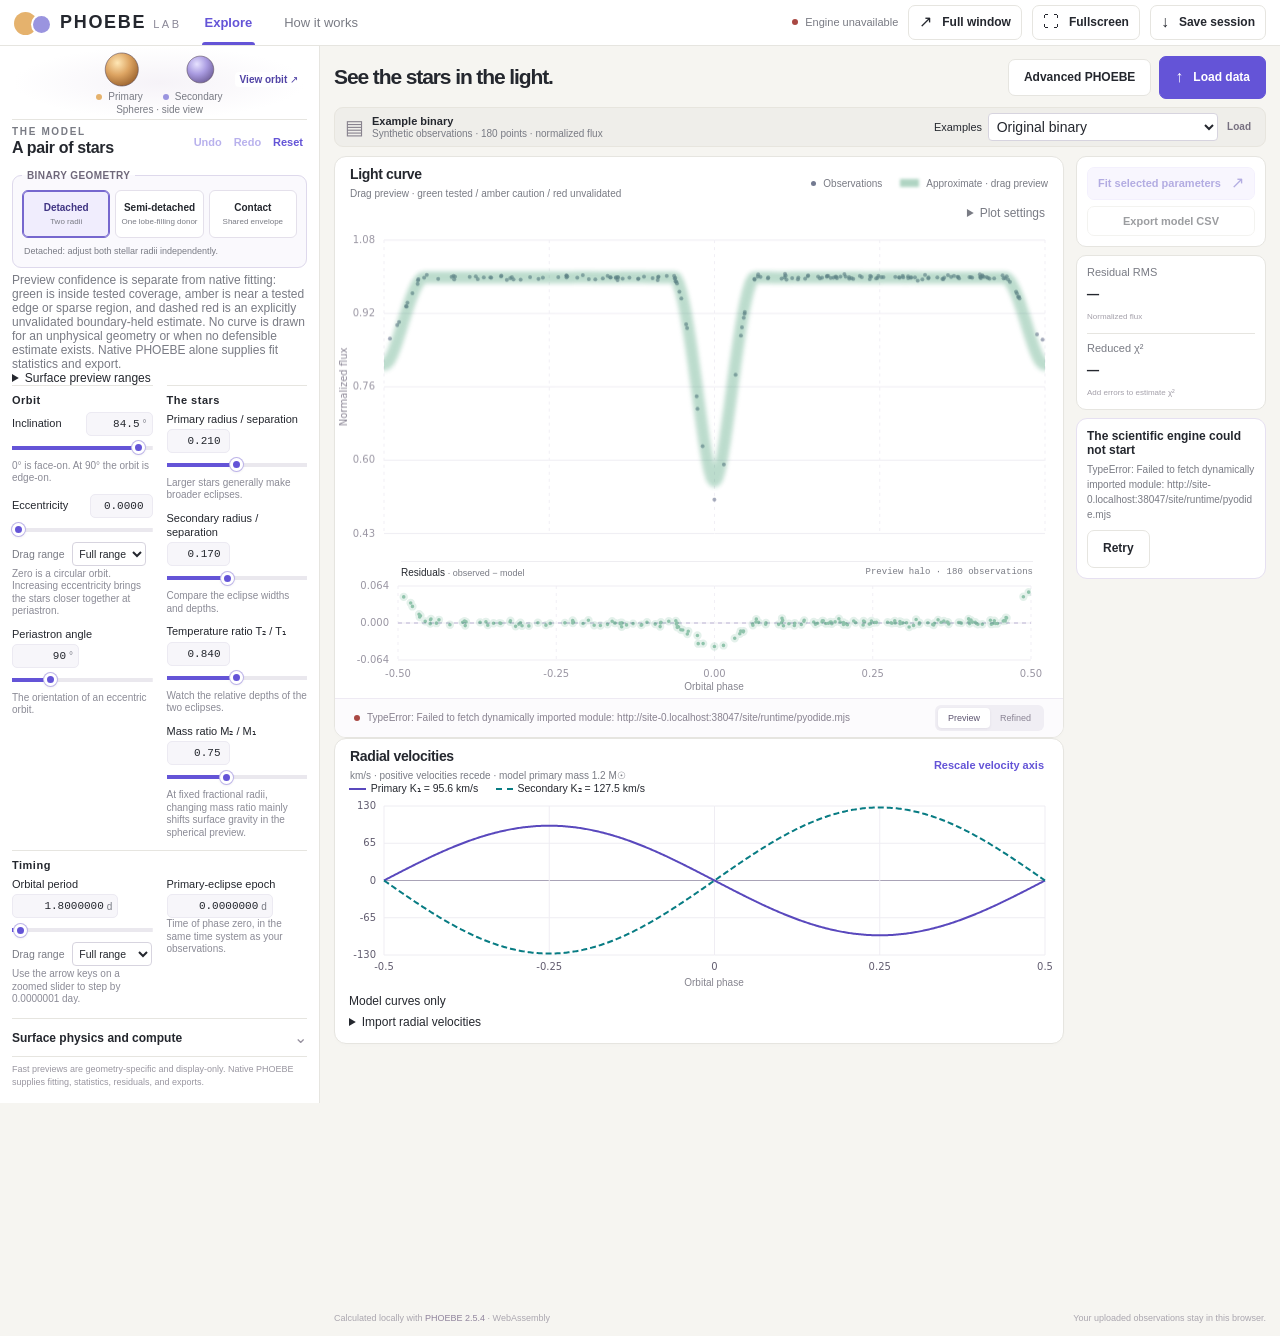
==== site/index.html @ bdc506b5 "Enable native Colab phase workers" ====
<!doctype html>
<html lang="en">
<head>
  <meta charset="utf-8">
  <meta name="viewport" content="width=device-width,initial-scale=1">
  <meta name="description" content="Explore eclipsing binary stars with PHOEBE models calculated in your browser.">
  <title>PHOEBE Lab — Explore binary stars</title>
  <link rel="icon" href="data:image/svg+xml,%3Csvg xmlns='http://www.w3.org/2000/svg' viewBox='0 0 32 32'%3E%3Ccircle cx='12' cy='16' r='9' fill='%23e5af5b'/%3E%3Ccircle cx='23' cy='16' r='6' fill='%239a90ec'/%3E%3C/svg%3E">
  <link rel="stylesheet" href="./assets/style.css?v=frame-zoom1">
</head>
<body>
  <header class="topbar">
    <a class="brand" href="./" aria-label="PHOEBE Lab home"><span class="brand-mark" aria-hidden="true"><i></i><b></b></span><strong>PHOEBE<span>LAB</span></strong></a>
    <nav aria-label="Main"><button class="nav-link active" type="button">Explore</button><button class="nav-link" id="guide-button" type="button">How it works</button></nav>
    <div class="top-actions"><span class="engine-pill" id="engine-pill"><span class="status-dot loading"></span>Loading engine</span><button id="window-button" class="button subtle" type="button" title="Open this workbench in a new browser window; the new view starts with fresh interface state"><span aria-hidden="true">↗</span> Full window</button><button id="fullscreen-button" class="button subtle" type="button" aria-pressed="false"><span aria-hidden="true">⛶</span> Fullscreen</button><button id="save-button" class="button subtle" type="button"><span aria-hidden="true">↓</span> Save session</button></div>
  </header>

  <main class="workspace">
    <aside class="controls-panel" aria-label="Model parameters">
      <div class="model-toolbar">
        <div class="star-guide"><button class="orbit-launch" type="button" data-open-orbit aria-haspopup="dialog" aria-label="Open animated orbit viewer"><canvas id="star-shape" role="img" aria-label="Side view of the stars"></canvas><span class="orbit-launch-label" aria-hidden="true">View orbit ↗</span></button><div class="star-captions"><span><i class="legend-dot gold"></i>Primary</span><span><i class="legend-dot lavender"></i>Secondary</span></div><small id="star-view"></small></div>
        <div class="panel-heading"><div><span class="eyebrow">THE MODEL</span><h2>A pair of stars</h2></div><div role="group" aria-label="Model edits"><button class="text-button" id="undo-model" type="button" disabled>Undo</button> <button class="text-button" id="redo-model" type="button" disabled>Redo</button> <button class="text-button" id="reset-button" type="button">Reset</button></div></div>
      </div>
      <fieldset class="geometry-picker">
        <legend>Binary geometry</legend>
        <div class="geometry-options" role="radiogroup" aria-label="Binary geometry">
          <label class="geometry-option"><input type="radio" name="geometry" id="geometry-detached" value="detached" checked><span><strong>Detached</strong><small>Two radii</small></span></label>
          <label class="geometry-option"><input type="radio" name="geometry" id="geometry-semi" value="semi"><span><strong>Semi-detached</strong><small>One lobe-filling donor</small></span></label>
          <label class="geometry-option"><input type="radio" name="geometry" id="geometry-contact" value="contact"><span><strong>Contact</strong><small>Shared envelope</small></span></label>
        </div>
        <label class="geometry-donor" id="donor-row" hidden><span><strong>Roche-lobe donor</strong><small>The other star keeps its radius control.</small></span><select id="donor"><option value="primary">Primary</option><option value="secondary">Secondary</option></select></label>
        <p id="geometry-explanation">Detached: adjust both stellar radii independently.</p>
      </fieldset>
      <div id="parameter-controls"></div>
      <details class="effects" id="effects"><summary>Surface physics and compute</summary><label class="switch-row"><span><strong>Tidal distortion</strong><small>Detached Roche surfaces · slower calculations</small></span><input type="checkbox" id="distortion"></label><label class="switch-row"><span><strong>Irradiation</strong><small>Heating by the companion</small></span><input type="checkbox" id="irradiation"></label><label class="switch-row"><span><strong>Native curve phases</strong><small>Exact samples with tides, a lobe-filling donor, or contact envelope.</small></span><select id="tidal-phases"><option selected>129</option><option>513</option></select></label><label class="switch-row"><span><strong>Parallel phase workers</strong><small>Standalone uses independent browser Web Workers; Colab reports its native Python process capacity.</small></span><select id="surface-workers"><option>1</option><option>2</option><option>3</option><option>4</option><option>5</option><option>6</option><option>7</option><option>8</option></select></label></details>
      <div class="controls-footnote">Fast previews are geometry-specific and display-only. Native PHOEBE supplies fitting, statistics, residuals, and exports.</div>
    </aside>

    <section class="main-panel" aria-label="Light curve and observations">
      <div class="intro-row"><div><span class="eyebrow">BINARY STAR EXPLORER</span><h1>See the stars in the light.</h1><p>Adjust the model to meet the observations.</p></div><div class="file-actions"><button type="button" class="button subtle" id="native-button">Advanced PHOEBE</button><button class="button primary" id="import-button" type="button"><span aria-hidden="true">↑</span> Load data</button></div></div>
      <div class="dataset-strip"><span class="dataset-icon" aria-hidden="true">▤</span><div><strong id="dataset-name">Example binary</strong><span id="dataset-description">Synthetic observations · loading…</span></div><div class="example-picker"><label for="example-choice">Examples</label><select id="example-choice"><option value="example.json">Original binary</option><option value="examples/near-roche.json">Near Roche-lobe filling</option><option value="examples/grazing.json">Grazing eclipses</option><option value="examples/deep-primary.json">Deep primary eclipse</option><option value="examples/eccentric.json">Eccentric eclipse pair</option><option value="examples/non-eclipsing.json">Non-eclipsing · heating off (30°)</option><option value="examples/kepler-4544587.json">Kepler · KIC 4544587 (with RVs)</option><option value="examples/kepler-4544587-time.json">Kepler · KIC 4544587 (unfolded, with RVs)</option></select><button id="example-button" type="button" class="text-button">Load</button></div></div>

      <section class="chart-card" id="time-panel" aria-labelledby="time-title" hidden>
        <div class="chart-toolbar"><div><h2 id="time-title">Unfolded observations</h2><span id="time-origin" class="muted small"></span></div></div>
        <canvas id="time-curve" aria-label="Observed brightness in chronological order" role="img"></canvas>
      </section>
      <section class="chart-card" aria-labelledby="curve-title">
        <div class="chart-toolbar"><div><h2 id="curve-title">Light curve</h2><span class="muted small">One orbit, folded around primary eclipse</span></div><div class="chart-legend"><span><i class="legend-dot observations"></i>Observations</span><span id="previous-curve-key" hidden><i aria-hidden="true"></i>Previous fit</span><span id="preview-overlay-key" hidden><i class="legend-line"></i>Preview</span><span><i class="legend-line"></i>PHOEBE model</span></div></div>
        <details id="plot-settings"><summary>Plot settings</summary><div>
          <label><input type="checkbox" id="show-preview" checked> Show faint preview and residuals</label>
          <label><input type="checkbox" id="show-previous" checked> Show dashed previous fit on the light curve while updating</label>
          <small>Before your first fit, the dashed line shows your last completed model.</small>
          <label><input type="checkbox" id="show-signedLog"> Show brightness difference as % of model (signed-log scale)</label>
          <small>Percent difference relative to the model. The signed-log scale is 0.01%.</small>
        </div></details>
        <div class="plot-wrap"><canvas id="light-curve" aria-label="Observed normalized flux and PHOEBE model versus orbital phase" role="img"></canvas><div id="plot-tooltip" class="plot-tooltip" hidden></div><div class="plot-placeholder" id="plot-placeholder"><span class="orbit-loader" aria-hidden="true"></span><strong>Preparing a real PHOEBE model</strong><span>The calculations will run on this computer.</span></div></div>
        <p id="preview-agreement" class="small muted" hidden></p>
        <div class="residual-heading"><span>Residuals <span class="muted" id="residual-scale">· observed − model</span></span><span id="residual-summary" class="mono muted">—</span></div>
        <canvas id="residual-curve" aria-label="Observed minus modeled flux versus orbital phase, with halos on preview residuals" role="img"></canvas>
        <div class="plot-axis-label">Orbital phase</div>
        <div class="computation-strip"><div class="model-status" id="model-status"><span id="model-indicator" class="solve-orbit"><button type="button" class="solve-orbit-launch" data-open-orbit aria-haspopup="dialog" aria-label="Open animated orbit viewer"><canvas id="solve-sky" width="60" height="36" aria-hidden="true"></canvas></button></span><span id="model-status-text" role="status" aria-live="polite">Starting the browser engine…</span></div><div class="quality-controls" role="group" aria-label="Model resolution"><button class="quality active" data-quality="preview" aria-pressed="true" type="button">Preview</button><button class="quality" data-quality="refined" aria-pressed="false" type="button">Refined</button></div></div>
      </section>

      <section class="chart-card" id="rv-panel" aria-labelledby="rv-title">
        <div class="chart-toolbar"><div><h2 id="rv-title">Radial velocities</h2><span class="muted small">km/s · positive velocities recede · model primary mass 1.2 M☉</span></div>
          <button type="button" class="text-button" id="rv-rescale">Rescale velocity axis</button></div>
        <div class="rv-legend"><span id="rv-primary"></span><span id="rv-secondary"></span></div>
        <canvas id="rv-curve" role="img" aria-label="Primary and secondary velocity curves with available measurements and uncertainty bars versus orbital phase"></canvas>
        <div class="plot-axis-label">Orbital phase</div>
        <div class="rv-observations"><p class="small"><span id="rv-summary"></span> <a id="rv-source" href="https://doi.org/10.1093/mnras/stt886" target="_blank" rel="noreferrer" hidden>Paper</a></p>
        <label id="rv-gamma-control" class="small" hidden>Systemic velocity γ (km/s) <input id="rv-gamma" type="number" step="any" value="0" style="width:6em"></label>
        <details class="small"><summary>Import radial velocities</summary>
          <p>Use a CSV header such as <code>phase,rv1,rv2,err1,err2</code>. Either star and both uncertainty columns are optional. Use <code>time</code> for dates in <span id="rv-clock"></span>. Velocities and uncertainties are in km/s. The fit uses photometry.</p>
          <label>Velocity file <input id="rv-file" type="file" accept=".csv,.tsv,.txt,.dat"></label>
          <p id="rv-error" class="form-error" role="alert"></p>
        </details></div>
      </section>


      <aside class="fit-rail" aria-label="Fitting and engine status">
      <div class="fit-summary"><section class="fit-card"><div><span class="eyebrow">COMPARE & ADJUST</span><h2>Start by eye. Then refine.</h2><p>Choose which sliders PHOEBE can adjust together.</p></div><div class="fit-actions"><button class="button primary-light" id="fit-button" type="button" disabled>Fit selected parameters <span aria-hidden="true">↗</span></button><button class="button subtle" id="export-button" type="button" disabled>Export model CSV</button><button class="text-button danger" id="stop-button" type="button" hidden>Stop calculation</button></div></section><section class="stats-card" aria-label="Model fit statistics"><div><span>Residual RMS</span><strong id="rms-stat" class="mono">—</strong><small>Normalized flux</small></div><div><span>Reduced χ²</span><strong id="chi-stat" class="mono">—</strong><small id="chi-note">Uses measurement errors</small></div></section></div>
  <div class="engine-banner" id="engine-banner" role="status"><span class="orbit-loader small-loader" aria-hidden="true"></span><div><strong id="engine-title">Loading the scientific engine</strong><span id="engine-detail">The first visit downloads Python and scientific libraries. Later visits use your browser cache.</span></div><button id="engine-retry" class="button subtle" type="button" hidden>Retry</button></div>
      </aside>
      <footer><span id="engine-runtime">Calculated locally with <a href="https://phoebe-project.org/" target="_blank" rel="noreferrer">PHOEBE 2.5.4</a> · WebAssembly</span><span>Your uploaded observations stay in this browser.</span></footer>
    </section>
  </main>


  <div class="toast" id="toast" role="status" aria-live="polite" hidden></div>

  <dialog id="import-dialog"><form id="import-form"><div class="dialog-heading"><div><span class="eyebrow">OBSERVATIONS</span><h2>Bring your own light curve</h2></div><button type="button" class="close-dialog" aria-label="Close import dialog">×</button></div><p class="muted">Load a CSV or whitespace-separated text file, or restore a saved lab session.</p><label class="file-drop" for="data-file"><span class="upload-symbol">↑</span><strong>Choose a data file</strong><span>CSV, TSV, TXT, lab session JSON, or a native PHOEBE file</span><input id="data-file" type="file" accept=".csv,.tsv,.txt,.dat,.json,.phoebe,.bundle,.out,.model,.ps"></label><div id="import-options" hidden><div class="import-columns"><label>Horizontal values<select id="x-column"></select></label><label>Brightness<select id="y-column"></select></label><label>Uncertainty<select id="sigma-column"></select></label></div><div class="import-columns two"><label>Horizontal coordinate<select id="x-kind"><option value="phase">Orbital phase</option><option value="time">Time in days</option></select></label><label>Brightness format<select id="y-kind"><option value="flux">Flux</option><option value="magnitude">Magnitude</option></select></label></div><div class="import-columns two timing-options" id="timing-options" hidden><label>Period (days)<input id="import-period" type="number" min="0.01" step="any" value="1.8"></label><label>Epoch / time of primary eclipse<input id="import-epoch" type="number" step="any" value="0"></label></div><p class="small muted">Use one consistent time system. This app does not convert UTC, HJD, or BJD into one another. Magnitudes and their uncertainties are converted to relative flux.</p><div id="data-preview" class="data-preview"></div></div><p class="form-error" id="import-error" role="alert"></p><div class="dialog-actions"><button type="button" class="button subtle close-dialog">Cancel</button><button id="load-file-button" class="button primary" type="submit" disabled>Load observations</button></div></form></dialog>

  <dialog id="native-dialog" aria-labelledby="native-heading">
    <div class="dialog-heading"><h2 id="native-heading">Advanced PHOEBE</h2><button type="button" class="close-dialog" aria-label="Close PHOEBE files">×</button></div>
    <p>Open a PHOEBE 2.x bundle or a saved model, or create a bundle from the current lab settings and observations.</p>
    <div class="native-actions"><button class="button primary" id="native-open">Open file…</button><button class="button subtle" id="native-lab">Create from lab</button></div>
    <div class="native-fields"><label>New binary<select id="native-template"><option>Detached</option><option>Contact</option><option>Semi-detached primary</option><option>Semi-detached secondary</option></select></label><button class="button subtle" id="native-new">Create bundle</button></div>
    <input type="file" hidden id="native-file" accept=".phoebe,.bundle,.model,.out,.ps,.json">
    <p id="native-status" class="muted" role="status">Files are processed in this browser.</p>
    <button id="native-cancel" class="button subtle" hidden>Stop calculation</button>
    <div id="native-document" hidden>
      <strong id="native-title"></strong><p id="native-summary" class="small muted"></p>
      <figure id="native-shape-view" hidden><canvas id="native-shape" role="img" aria-label="Side-on silhouette of the PHOEBE contact envelope"></canvas><figcaption>Contact envelope · side view · primary on the left</figcaption></figure>
      <section id="advanced-panel" hidden>
        <h3>Bundle parameters</h3>
        <div class="native-fields"><label>Context<select id="adv-context"></select></label><label>Find a parameter<input type="search" id="adv-search" placeholder="e.g. teff or primary"></label></div>
        <label for="adv-parameters" id="adv-count">Parameters</label><select size="5" id="adv-parameters"></select>
        <div id="adv-detail" hidden><label id="adv-label" for="adv-value"></label><div id="adv-input"></div><small id="adv-help"></small>
        <div class="native-actions"><button class="button subtle" id="adv-apply">Apply value</button><select aria-label="New constraint target" id="adv-target" hidden></select><button class="button subtle" id="adv-flip" hidden>Flip constraint</button></div>
        <details id="adv-priors" hidden><summary>Add a distribution</summary><div class="native-fields">
        <label>Distribution set<input id="adv-prior-label" value="priors01"></label><label>Family<select id="adv-family"><option>Uniform</option><option>Gaussian</option></select></label>
        <label>Lower bound or mean<input id="adv-prior-a" type="number" step="any"></label><label>Upper bound or standard deviation<input id="adv-prior-b" type="number" step="any"></label></div>
        <button class="button subtle" id="adv-prior-add">Add distribution</button></details></div>
        <details><summary>Datasets, physics and solvers</summary>
        <div class="native-fields"><label>Add to bundle<select id="adv-category"></select></label><label>Type<select id="adv-kind"></select></label><label id="adv-star-label">Star<select id="adv-star"></select></label><label id="adv-rv-label">Dataset<select id="adv-rv"></select></label></div>
        <button class="button subtle" id="adv-add">Add to bundle</button>
        <div class="native-fields"><label>Solver<select id="adv-solver"></select></label><button class="button subtle" id="adv-solve">Run solver</button></div>
        <div class="native-fields"><label>Solution<select id="adv-solution"></select></label><button class="button subtle" id="adv-adopt">Adopt solution</button></div>
        <button class="button subtle" id="adv-checks">Check bundle</button><pre id="adv-report"></pre>
        <p class="small muted">Calculations use the native PHOEBE backend and the installed Johnson V passband. External executable backends, remote jobs, celerite2 and the EBAI KNN tables require a desktop installation.</p>
        </details>
      </section>
      <fieldset id="native-controls"><legend>Calculate from bundle</legend>
        <div class="native-fields"><label>Compute settings<select id="native-compute"></select></label><label>Orbit<select id="native-orbit"></select></label></div>
        <div id="native-orbit-fields" class="native-fields"></div>
        <button class="button subtle" id="native-run">Calculate new exact model</button>
        <p class="small muted">Orbital edits apply when the calculation succeeds. Existing models keep their original values.</p>
      </fieldset>
      <div class="native-fields" id="native-model-row"><label>Saved model<select id="native-model"></select></label><label>Series<select id="native-series"></select></label></div>
      <canvas id="native-plot" aria-label="Native model versus time in days" role="img" hidden></canvas>
      <p class="small muted" id="native-units"></p>
      <div class="native-actions"><button class="button primary" id="native-save-bundle">Save bundle</button><button class="button subtle" id="native-save-model">Save model</button><button class="text-button" id="native-attach">Attach model…</button></div>
    </div>
  </dialog>
  <dialog id="orbit-dialog" aria-labelledby="orbit-title">
    <div class="dialog-heading"><h2 id="orbit-title">Binary orbit</h2><button id="orbit-close" type="button" class="close-dialog" aria-label="Close orbit viewer">×</button></div>
    <div class="orbit-controls">
      <label>View / orientation <select id="orbit-view"><option value="earth">From Earth</option><option value="above">Above orbit</option><option value="free">Free orbit camera</option></select></label>
      <label>Surface detail <select id="orbit-detail"><option value="preview">Preview</option><option value="high" selected>High detail</option></select></label>
      <button id="orbit-play" class="button primary" type="button">Play</button>
      <label>Playback <select id="orbit-speed"><option value="16">16 sec/orbit</option><option value="8" selected>8 sec/orbit</option><option value="4">4 sec/orbit</option><option value="2">2 sec/orbit</option></select></label>
      <div class="orbit-zoom"><label for="orbit-zoom">Zoom</label><input id="orbit-zoom" type="range" min=".6" max="1.8" step=".05" value="1" aria-valuetext="100%"><output id="orbit-zoom-readout" for="orbit-zoom">100%</output><button id="orbit-zoom-reset" class="text-button" type="button" aria-label="Reset zoom to 100%">Reset 100%</button></div>
      <div id="orbit-camera" class="orbit-camera" hidden><label>Azimuth <input id="orbit-azimuth" type="range" min="-180" max="180" step="1" value="90"></label><label>Elevation <input id="orbit-elevation" type="range" min="-85" max="90" step="1" value="30"></label><output id="orbit-camera-readout">Azimuth 90° · elevation 30°</output></div>
    </div>
    <figure class="orbit-figure">
      <canvas id="orbit-sky" role="img" tabindex="0" aria-label="Barycentric paths and animated stellar surfaces in the selected projection. Drag to rotate the display camera."></canvas>
      <figcaption><span><i class="legend-dot gold"></i>Primary</span><span><i class="legend-dot lavender"></i>Secondary</span><span>■ Center of mass</span></figcaption>
    </figure>
    <p id="orbit-inclination" class="small muted"></p>
    <p id="orbit-shape-note" class="small muted"></p>
    <div class="orbit-scrub"><label for="orbit-phase">Orbital phase</label><span id="orbit-time" class="mono"></span><input id="orbit-phase" type="range" min="0" max="1" step=".001" value="0"></div>
    <section class="orbit-curve" aria-labelledby="orbit-curve-title">
      <h3 id="orbit-curve-title">Model light curve</h3>
      <p id="orbit-curve-status" class="small muted"></p>
      <canvas id="orbit-curve" role="img" aria-label="Normalized model flux versus folded phase; dot marks the current orbit phase" hidden></canvas>
    </section>
  </dialog>

  <dialog id="fit-dialog"><form id="fit-form"><div class="dialog-heading"><div><span class="eyebrow">LOCAL FIT</span><h2>Choose what can move</h2></div><button type="button" class="close-dialog" aria-label="Close fitting dialog">×</button></div><p id="fit-scope">Choose model parameters and a phase budget for each trial. Every observation contributes to the fit. The authoritative final curve, residuals and CSV are recomputed natively at 513 phases.</p><label for="fit-phases">Model phases per fit trial</label> <select id="fit-phases"><option value="65">65 · fastest</option><option value="129" selected>129 · standard</option><option value="513">513 · full resolution</option></select><div class="fit-options"><label><input type="checkbox" name="fit" value="inclination" checked><span><strong>Inclination</strong><small>Eclipse geometry</small></span></label><label data-detached-fit><input type="checkbox" name="fit" value="radius_primary"><span><strong>Primary radius / separation</strong><small>Eclipse width and shape</small></span></label><label data-detached-fit><input type="checkbox" name="fit" value="radius_secondary"><span><strong>Secondary radius / separation</strong><small>Eclipse width and depth</small></span></label><label data-contact-fit hidden><input type="checkbox" name="fit" value="fillout_factor"><span><strong>Fill-out factor</strong><small>Shared Roche-envelope potential</small></span></label><label><input type="checkbox" name="fit" value="temperature_ratio" checked><span><strong>Temperature ratio</strong><small>Relative eclipse depths</small></span></label><label data-detached-fit><input type="checkbox" name="fit" value="eccentricity"><span><strong>Eccentricity</strong><small>Eclipse spacing and duration</small></span></label><label data-detached-fit><input type="checkbox" name="fit" value="omega"><span><strong>Periastron angle</strong><small>Requires an eccentric orbit</small></span></label><label><input type="checkbox" name="fit" value="mass_ratio"><span><strong>Mass ratio</strong><small>Often weakly constrained by photometry</small></span></label><label data-detached-fit><input type="checkbox" name="fit" value="period"><span><strong>Orbital period</strong><small>Refolds timestamped observations at each trial</small></span></label></div><p class="small muted">This is a short local optimization using native PHOEBE models. It does not estimate uncertainties or guarantee a unique solution. In particular, a low-residual partial-eclipse contact fit does not uniquely determine mass ratio.</p><p id="fit-error" class="form-error" role="alert"></p><div class="dialog-actions"><button type="button" class="button subtle close-dialog">Cancel</button><button type="submit" class="button primary">Run local fit</button></div></form></dialog>

  <dialog id="guide-dialog"><div class="dialog-heading"><div><span class="eyebrow">A QUICK START</span><h2>Read an eclipse</h2></div><button type="button" class="close-dialog" aria-label="Close guide">×</button></div><div class="guide-content"><p>As one star passes in front of the other, the total light drops. The two eclipses encode the stars’ relative sizes, temperatures, and orbital geometry.</p><ol><li><strong>Change inclination.</strong> Near 90°, the orbit is edge-on. Lowering it can make the eclipses shallower or remove them.</li><li><strong>Choose the geometry.</strong> Detached uses two fractional radii; semi-detached constrains the selected donor to its Roche lobe; contact uses one shared-envelope fill-out factor.</li><li><strong>Change the temperature ratio.</strong> Watch the relative depths of the primary and secondary eclipses.</li><li><strong>Look at light and velocity together.</strong> Residual structure and RV curves constrain different combinations of parameters.</li></ol><p><strong>What is actually running?</strong> PHOEBE’s Python and compiled numerical code run in a WebAssembly worker on your device. Spherical detached models refine to 513 phases. Surface calculations start at five phases and stop at 129 by default; choose 513 for the final-quality curve. Detached Preview uses 400 triangles per star, semi-detached/contact Preview use 800, and Refined uses 1,500. Instant geometry-specific curves are trained display surrogates and never supply fit statistics or CSV export. Changing geometry or donor invalidates prior exact results; native PHOEBE recomputes authoritative residuals and exports. There is no model-computation server.</p><p class="small muted">Detached, circular semi-detached, and circular contact binaries are in scope in Johnson V. Preview support is limited to each displayed training domain. Photometry alone cannot reliably determine every parameter—especially q in partial eclipses. RVs and other constraints remain important.</p><p class="small muted">Primary mass: 1.2 solar masses. Primary temperature: 6,300 K. The orbit viewer animates cached native PHOEBE phase-zero meshes: two tidal surfaces for semi-detached systems and one connected common envelope with its neck visible for contact.</p><p><a href="./source/phoebe-2.5.4.tar.gz">PHOEBE source</a> · <a href="./source/ndpolator-1.3.1.tar.gz">ndpolator source</a> · <a href="./NOTICE.txt">Build and license notes</a> · <a href="https://github.com/paulnord/phoebe-lab-preview" target="_blank" rel="noreferrer">App source</a></p><p><a href="https://phoebe-project.org/" target="_blank" rel="noreferrer">PHOEBE project ↗</a></p></div></dialog>
  <script type="module" src="./assets/app.js?v=worker-capacity1"></script>
</body>
</html>
---- site/assets/style.css ----
@charset "UTF-8";
:root{color-scheme:light;--bg:#f6f5f1;--panel:#fff;--ink:#24272e;--muted:#797b84;--line:#e6e5e0;--purple:#6454d7;--purple-soft:#f0edfd;--gold:#e5b26d;--lavender:#9a94df;--danger:#a94843;font-family:Inter,ui-sans-serif,-apple-system,BlinkMacSystemFont,"Segoe UI",sans-serif;font-synthesis:none;font-size:14px}
*{box-sizing:border-box}body{margin:0;background:var(--bg);color:var(--ink)}button,input,select{font:inherit}button,a,input,summary,select{-webkit-tap-highlight-color:transparent}button{cursor:pointer}button:disabled{cursor:default;opacity:.45}button:focus-visible,a:focus-visible,input:focus-visible,select:focus-visible,summary:focus-visible{outline:3px solid #a69be9;outline-offset:3px}a{color:var(--purple);text-decoration:none}button{color:inherit}button,input,select{border-radius:7px}h1,h2,p{margin:0}h1{font-size:30px;letter-spacing:-1.1px;font-weight:650;line-height:1.25}h2{font-size:16px;font-weight:650;letter-spacing:-.35px}.muted{color:var(--muted)}.small{font-size:12px}.mono{font-family:ui-monospace,SFMono-Regular,Consolas,monospace;font-variant-numeric:tabular-nums}.eyebrow{font-size:10px;letter-spacing:1.65px;font-weight:700;color:var(--muted);display:block;margin-bottom:10px}
.topbar{height:76px;display:flex;align-items:center;padding:0 34px;border-bottom:1px solid var(--line);background:var(--panel);gap:55px}.brand{display:flex;align-items:center;gap:12px;color:var(--ink)}.brand strong{font-size:20px;letter-spacing:1.7px}.brand strong span{font-size:11px;margin-left:7px;color:#8a8797;letter-spacing:2.5px;font-weight:500}.brand-mark{width:34px;height:31px;position:relative;display:block}.brand-mark i,.brand-mark b{display:block;border-radius:50%;position:absolute;top:5px}.brand-mark i{width:23px;height:23px;background:var(--gold);left:0}.brand-mark b{width:17px;height:17px;background:var(--lavender);left:19px;top:9px;box-shadow:0 0 0 2px white}nav{display:flex;align-self:stretch;gap:26px}.nav-link{position:relative;border:0;background:none;color:var(--muted);padding:0 3px;font-size:13px}.nav-link.active{color:var(--purple);font-weight:600}.nav-link.active:after{content:"";height:3px;background:var(--purple);position:absolute;bottom:0;left:0;right:0;border-radius:3px 3px 0 0}.top-actions{display:flex;gap:20px;margin-left:auto;align-items:center}.engine-pill{display:flex;gap:7px;align-items:center;font-size:11px;color:var(--muted);white-space:nowrap}.status-dot{display:inline-block;flex:none;width:6px;height:6px;border-radius:50%;background:#4c9d7e}.status-dot.loading{background:#bd974c;animation:pulse 1.5s infinite}.status-dot.error{background:var(--danger)}.button{border:1px solid var(--line);background:white;display:inline-flex;align-items:center;justify-content:center;gap:10px;padding:10px 15px;line-height:1.3;font-size:12px;font-weight:600;white-space:nowrap;transition:background .15s,transform .15s}.button:hover:not(:disabled){background:#f5f4fa;transform:translateY(-1px)}.button.primary{background:var(--purple);color:white;border-color:var(--purple)}.button.primary:hover:not(:disabled){background:#5544c3}.button.primary-light{background:var(--purple-soft);border-color:#e6e0fb;color:#5849bf}.button.subtle{background:white}.button>span{font-size:16px;font-weight:400}.text-button{background:transparent;border:0;padding:4px;color:var(--purple);font-size:11px;font-weight:600}.text-button.danger{color:var(--danger)}
.workspace{display:grid;grid-template-columns:294px minmax(0,1fr);max-width:1700px;margin:auto;min-height:calc(100vh - 76px)}.controls-panel{background:white;border-right:1px solid var(--line);padding:29px 24px 20px}.panel-heading{display:flex;align-items:center;justify-content:space-between}.panel-heading .eyebrow{margin-bottom:7px}.star-guide{position:relative;height:126px;display:flex;align-items:center;justify-content:center;gap:23px;padding-bottom:24px;margin:17px 0 15px;background:radial-gradient(ellipse at center,#f6f3f8 0,transparent 70%);overflow:hidden}.star{border-radius:50%;flex:none;transition:width .2s,height .2s,background .2s;position:relative}.primary-star{width:62px;height:62px;background:radial-gradient(circle at 35% 30%,#f6dfb7,#e4b171 65%,#c89051);box-shadow:0 0 28px #e4b17128}.secondary-star{width:47px;height:47px;background:radial-gradient(circle at 35% 30%,#d7d3fb,#a69ce3 65%,#8378ba);box-shadow:0 0 22px #a69ce322}.star-captions{position:absolute;bottom:3px;display:flex;gap:31px;color:var(--muted);font-size:10px}.star-captions>span{display:flex;align-items:center;gap:6px}.legend-dot{display:inline-block;width:6px;height:6px;border-radius:50%;flex:none}.legend-dot.gold{background:var(--gold)}.legend-dot.lavender{background:var(--lavender)}.legend-dot.observations{background:#737a91;width:5px;height:5px}.legend-line{width:19px;height:2px;background:var(--purple);display:inline-block}
.parameter-group{padding:20px 0 6px;border-top:1px solid var(--line)}.parameter-group h3{font-size:11px;letter-spacing:.5px;font-weight:650;margin:0 0 20px;display:flex;justify-content:space-between}.parameter-group h3 span{font-weight:400;color:#a0a0aa}.parameter{margin:0 0 22px}.parameter-label{display:flex;align-items:center;justify-content:space-between;font-size:12px;margin-bottom:9px;gap:6px}.parameter-label label{line-height:1.3}.value-box{display:flex;align-items:center;gap:3px;background:#f7f6fa;border:1px solid #eceaf2;border-radius:5px;padding:4px 6px;flex:none}.value-box input{appearance:textfield;width:48px;padding:0;border:0;background:transparent;text-align:right;font-family:ui-monospace,SFMono-Regular,Consolas,monospace;font-size:11px;font-variant-numeric:tabular-nums;outline-offset:5px;color:var(--ink)}.value-box input::-webkit-inner-spin-button{appearance:none}.value-box span{font-size:10px;color:var(--muted)}input[type=range]{appearance:none;display:block;width:100%;height:4px;background:linear-gradient(to right,var(--purple) 0,var(--purple) var(--fill,50%),#eae8ee var(--fill,50%),#eae8ee 100%);border-radius:8px;margin:14px 0 10px;cursor:pointer}input[type=range]::-webkit-slider-thumb{appearance:none;width:13px;height:13px;border:3px solid white;border-radius:50%;background:var(--purple);box-shadow:0 0 0 1px #bdb4e9,0 1px 3px #433d5c25}input[type=range]::-moz-range-thumb{width:8px;height:8px;border:3px solid white;border-radius:50%;background:var(--purple);box-shadow:0 0 0 1px #bdb4e9}.parameter-help{display:block;color:#8b8b96;font-size:10px;line-height:1.55}.effects{border-top:1px solid var(--line);padding-top:16px;margin-top:4px}.effects summary{font-size:12px;font-weight:600;cursor:pointer;display:flex;justify-content:space-between;list-style:none}.effects summary:after{content:"⌄";font-size:16px;color:#96909e;margin-left:8px}.effects summary span{font-size:10px;font-weight:400;color:var(--muted);margin-left:auto}.effects[open] summary{margin-bottom:15px}.switch-row{display:flex;align-items:center;justify-content:space-between;gap:10px;margin:16px 0}.switch-row strong{font-size:11px;display:block;font-weight:500}.switch-row small{color:var(--muted);font-size:10px;display:block;margin-top:4px}.switch-row input{accent-color:var(--purple);width:15px;height:15px}.controls-footnote{border-top:1px solid var(--line);margin-top:20px;padding-top:17px;color:#9996a0;font-size:9px;line-height:1.8}
.main-panel{padding:34px 35px 20px;min-width:0}.intro-row{display:flex;justify-content:space-between;align-items:center;gap:18px;margin-bottom:25px}.intro-row .eyebrow{margin-bottom:8px}.intro-row p{margin-top:9px;font-size:12px;color:var(--muted)}.dataset-strip{display:flex;align-items:center;gap:12px;background:#efeeea;border:1px solid #e7e5de;border-radius:9px;padding:11px 14px;margin-bottom:21px}.dataset-icon{font-size:20px;color:#88838e}.dataset-strip strong{font-size:11px;display:block;font-weight:600}.dataset-strip div>span{display:block;font-size:10px;color:var(--muted);margin-top:3px}.dataset-strip .text-button{margin-left:auto;color:#777080;font-size:10px}.chart-card{background:var(--panel);border:1px solid var(--line);border-radius:12px;box-shadow:0 2px 3px #1c123703;overflow:hidden}.chart-toolbar{padding:22px 23px 0;display:flex;justify-content:space-between;align-items:center;gap:12px}.chart-toolbar h2{font-size:14px;margin-bottom:5px}.chart-toolbar .small{font-size:10px}.chart-legend{display:flex;gap:18px;color:var(--muted);font-size:10px}.chart-legend span{display:flex;align-items:center;gap:7px}.plot-wrap{height:315px;position:relative;padding:12px 14px 0}#light-curve{display:block;width:100%;height:100%;touch-action:pan-y}.plot-placeholder{position:absolute;inset:12px 15px 0;display:flex;align-items:center;justify-content:center;flex-direction:column;gap:12px;background:#ffffffd9;color:var(--muted);font-size:11px}.plot-placeholder strong{font-weight:500;font-size:13px;color:#5d586e}.plot-placeholder[hidden]{display:none}.residual-heading{display:flex;align-items:center;justify-content:space-between;gap:10px;margin:4px 30px 0 66px;padding-top:15px;border-top:1px solid #eeedf1;font-size:10px}.residual-heading .muted{font-size:9px}#residual-curve{display:block;width:calc(100% - 28px);height:105px;margin:0 14px}.plot-axis-label{text-align:center;color:#85848e;font-size:10px;margin:-2px 0 16px 30px}.computation-strip{display:flex;align-items:center;justify-content:space-between;background:#fcfbfd;border-top:1px solid #eeeaf3;padding:11px 19px;gap:12px}.model-status{font-size:10px;display:flex;gap:7px;align-items:center;color:#87818f;min-width:0;line-height:1.5}.quality-controls{display:flex;background:#f0eef4;border-radius:6px;padding:3px;flex:none}.quality{border:0;background:transparent;font-size:9px;padding:5px 10px;color:#8b8595;border-radius:4px}.quality.active{background:white;color:#5d5571;box-shadow:0 1px 3px #3c264c13}.bottom-grid{display:grid;grid-template-columns:minmax(0,1fr) 250px;gap:18px;margin-top:20px}.fit-card,.stats-card{background:white;border:1px solid var(--line);border-radius:10px;padding:21px}.fit-card .eyebrow{font-size:8px;letter-spacing:1.4px;margin-bottom:7px}.fit-card h2{font-size:14px}.fit-card p{font-size:10px;line-height:1.7;color:var(--muted);margin-top:7px;max-width:460px}.fit-actions{display:flex;align-items:center;gap:9px;flex-wrap:wrap;margin-top:15px}.fit-actions .button{font-size:10px;padding:9px 11px}.stats-card{display:grid;grid-template-columns:1fr 1fr;gap:16px;align-items:center}.stats-card>div{display:flex;flex-direction:column}.stats-card>div+div{padding-left:17px;border-left:1px solid var(--line)}.stats-card span{font-size:9px;color:var(--muted);white-space:nowrap}.stats-card strong{font-size:22px;font-weight:450;margin:11px 0 7px;letter-spacing:-1px}.stats-card small{font-size:8px;line-height:1.5;color:#a4a0aa}footer{display:flex;justify-content:space-between;gap:15px;margin-top:20px;font-size:9px;color:#aaa6af;line-height:1.6}footer a{color:#91859d}
.plot-tooltip{position:absolute;background:#282535;color:white;font-size:10px;padding:9px 11px;border-radius:6px;pointer-events:none;box-shadow:0 3px 12px #0002;z-index:3;line-height:1.7}.engine-banner{position:fixed;bottom:18px;left:50%;transform:translateX(-50%);width:min(610px,calc(100% - 32px));display:flex;align-items:center;gap:15px;padding:16px 20px;background:#fff;border:1px solid #e6e0f1;box-shadow:0 7px 30px #2e23471c;border-radius:11px;z-index:8}.engine-banner strong{display:block;font-size:12px;font-weight:600;margin-bottom:5px}.engine-banner div>span{display:block;color:var(--muted);font-size:10px;line-height:1.5}.engine-banner[hidden]{display:none}.orbit-loader{display:block;width:31px;height:31px;border:1px solid #dcd5f0;border-radius:50%;position:relative;animation:spin 2s linear infinite;flex:none}.orbit-loader:after{content:"";position:absolute;top:-4px;left:10px;background:var(--purple);width:8px;height:8px;border-radius:50%;box-shadow:0 0 0 3px white}.orbit-loader:before{content:"";position:absolute;top:11px;left:11px;width:7px;height:7px;background:var(--gold);border-radius:50%}.small-loader{width:24px;height:24px}.small-loader:before{top:8px;left:8px}.small-loader:after{left:8px;width:6px;height:6px}.toast{position:fixed;bottom:22px;left:50%;transform:translateX(-50%);background:#332e40;color:white;font-size:12px;padding:13px 19px;border-radius:8px;box-shadow:0 4px 20px #0002;z-index:15;max-width:min(650px,90vw);line-height:1.5}.toast[hidden]{display:none}dialog{border:1px solid var(--line);border-radius:14px;padding:28px;width:min(650px,calc(100vw - 30px));max-height:90vh;color:var(--ink);box-shadow:0 20px 80px #1d152c30}dialog::backdrop{background:#25203055;backdrop-filter:blur(3px)}dialog p{font-size:12px;line-height:1.8;margin-top:15px}.dialog-heading{display:flex;justify-content:space-between;align-items:center;gap:15px}.dialog-heading h2{font-size:22px}.dialog-heading .eyebrow{margin-bottom:7px}.close-dialog{border:0;background:transparent;font-size:25px;color:#99909f;font-weight:300;padding:3px 6px}.dialog-actions{display:flex;justify-content:flex-end;gap:10px;margin-top:23px;padding-top:18px;border-top:1px solid var(--line)}.dialog-actions .close-dialog{font-size:12px;font-weight:600}.file-drop{position:relative;display:flex;flex-direction:column;align-items:center;gap:9px;border:1px dashed #c9c2dc;border-radius:9px;padding:28px 15px;margin-top:20px;background:#faf9fd;cursor:pointer}.file-drop strong{font-size:12px;font-weight:600}.file-drop span:not(.upload-symbol){font-size:10px;color:var(--muted)}.upload-symbol{font-size:25px;color:var(--purple)}.file-drop input{position:absolute;opacity:0;inset:0;width:100%;height:100%;cursor:pointer}.import-columns{display:grid;grid-template-columns:repeat(3,minmax(0,1fr));gap:13px;margin-top:18px}.import-columns.two{grid-template-columns:1fr 1fr}.import-columns label{display:flex;flex-direction:column;gap:8px;font-size:11px}.import-columns select,.import-columns input{width:100%;min-width:0;padding:9px;border:1px solid #dedbe6;background:white;font-size:11px;color:var(--ink)}.data-preview{overflow:auto;border:1px solid var(--line);border-radius:6px;max-height:140px;margin-top:15px}.data-preview table{border-collapse:collapse;width:100%;font-family:ui-monospace,monospace;font-size:10px}.data-preview th,.data-preview td{padding:7px 10px;border-bottom:1px solid var(--line);text-align:right}.data-preview th{background:#f7f6f9;color:var(--muted)}.form-error{color:var(--danger);font-size:11px;line-height:1.5;min-height:1px}.fit-options{display:grid;gap:9px;margin:20px 0}.fit-options label{display:flex;align-items:center;gap:13px;border:1px solid var(--line);border-radius:7px;padding:13px}.fit-options input{accent-color:var(--purple);width:15px;height:15px}.fit-options strong{font-size:12px;display:block;font-weight:550}.fit-options small{display:block;color:var(--muted);font-size:10px;margin-top:5px}.guide-content p,.guide-content li{font-size:12px;line-height:1.9}.guide-content ol{padding-left:20px}.guide-content li{margin:12px 0}.guide-content p.small{font-size:11px;color:var(--muted)}[hidden]{display:none!important}@keyframes spin{to{transform:rotate(360deg)}}@keyframes pulse{50%{opacity:.35}}
@media(min-width:1500px){.workspace{grid-template-columns:315px minmax(0,1fr)}.main-panel{padding:38px 46px 24px}.controls-panel{padding-left:29px;padding-right:29px}.plot-wrap{height:380px}.bottom-grid{grid-template-columns:minmax(0,1fr) 280px}}
@media(max-width:1100px){.topbar{padding:0 22px;gap:30px}.workspace{grid-template-columns:260px minmax(0,1fr)}.controls-panel{padding:25px 19px}.main-panel{padding:29px 22px 20px}.bottom-grid{grid-template-columns:1fr}.stats-card{grid-template-columns:1fr 1fr;padding:16px 22px}.stats-card>div{flex-direction:row;align-items:baseline;flex-wrap:wrap;gap:8px}.stats-card strong{font-size:20px;margin:0}.stats-card small{width:100%}.top-actions{gap:12px}.engine-pill{font-size:10px}h1{font-size:25px}.chart-legend{gap:12px;font-size:9px}.chart-toolbar{padding:20px 18px 0}.plot-wrap{height:310px}footer{font-size:8px}.intro-row .button{padding:9px 12px;font-size:11px}}
@media(max-width:760px){.topbar{height:65px;padding:0 16px;gap:15px}.brand strong{font-size:17px;letter-spacing:1.2px}.brand strong span{font-size:9px;margin-left:5px;letter-spacing:1.4px}.brand-mark{transform:scale(.85);width:31px}.brand{gap:7px}.topbar nav{gap:15px;margin-left:8px}.nav-link{font-size:11px}.top-actions .engine-pill{display:none}.top-actions .button{font-size:0;padding:8px 12px;gap:0}.top-actions .button span{font-size:18px}.workspace{display:flex;flex-direction:column;min-height:0}.main-panel{order:0;padding:24px 15px 12px}.controls-panel{order:1;border-right:0;border-top:1px solid var(--line);padding:23px;margin-top:10px}.intro-row{margin-bottom:20px}.intro-row .eyebrow{font-size:8px}h1{font-size:24px}.intro-row p{font-size:10px}.intro-row .button{padding:9px 11px;gap:7px;font-size:10px}.dataset-strip{margin-bottom:16px;padding:10px}.chart-toolbar{align-items:flex-start;padding:18px 15px 0}.chart-toolbar h2{font-size:13px}.chart-toolbar .small{font-size:8px}.chart-legend{gap:9px;font-size:8px;flex-direction:column;padding-top:1px}.plot-wrap{height:265px;padding-left:4px;padding-right:4px}#residual-curve{width:calc(100% - 8px);margin:0 4px}.residual-heading{margin-left:54px;margin-right:20px;font-size:9px}.residual-heading .muted{font-size:8px}.computation-strip{padding:10px 12px;align-items:flex-start}.model-status{font-size:9px;max-width:63%}.model-status .status-dot{margin-top:4px}.quality{font-size:8px;padding:5px 8px}.bottom-grid{gap:13px;margin-top:14px}.fit-card{padding:18px}.fit-card p{font-size:10px}.stats-card{padding:15px 18px}.stats-card span{font-size:10px}.stats-card strong{font-size:21px}footer{font-size:8px;display:block;margin-top:16px}footer>span{display:block;margin-top:4px}.star-guide{width:230px;margin:6px auto 16px;height:115px}.parameter-group{padding-top:19px}#parameter-controls{display:grid;grid-template-columns:1fr 1fr;gap:0 26px}.parameter-group h3{font-size:12px}.parameter-help{font-size:10px}.effects{margin-top:10px}.controls-footnote{font-size:10px}.engine-banner{bottom:12px;padding:14px 16px}.engine-banner strong{font-size:11px}.engine-banner div>span{font-size:9px}dialog{padding:22px}.dialog-heading h2{font-size:19px}.import-columns{gap:8px}}
@media(prefers-reduced-motion:reduce){*,*:before,*:after{animation:none!important;transition:none!important}}
@media(min-width:1101px){.topbar{position:sticky;top:0;z-index:5}.workspace{height:calc(100vh - 76px);min-height:0}.controls-panel,.main-panel{overflow-y:auto;scrollbar-width:thin}.controls-panel{padding-bottom:28px}}
@media(max-width:760px){.bottom-grid{grid-template-columns:1fr}.stats-card{display:grid;grid-template-columns:1fr 1fr}.fit-card .fit-actions{flex-wrap:wrap}}

.file-actions,.native-actions{display:flex;flex-wrap:wrap;gap:8px;align-items:center}.native-fields{display:grid;grid-template-columns:repeat(auto-fit,minmax(115px,1fr));gap:10px;margin:10px 0}.native-fields label{display:grid;gap:4px;font-size:12px}.native-fields input,.native-fields select{width:100%;min-width:0;padding:6px}.native-fields input:disabled{opacity:.65}#native-dialog{width:min(660px,95vw);max-height:90vh;overflow-y:auto}#native-controls{border:1px solid #ddd9e6;margin:12px 0;padding:12px;border-radius:8px}#native-plot{width:100%;height:190px}#native-status[aria-invalid=true]{color:#9d312f}#native-dialog [hidden]{display:none}

#advanced-panel {margin:1rem 0;padding:1rem;border:1px solid #ddd9e6;border-radius:8px}
#advanced-panel h3 {margin:0}
#adv-parameters,#adv-input>* {width:100%;max-width:100%;box-sizing:border-box}
#adv-parameters {margin:.3rem 0;font:13px monospace}
#adv-label,#adv-count {display:block;font-size:.85rem;overflow-wrap:anywhere}
#adv-detail {padding:.6rem 0}
#adv-input input,#adv-input select,#adv-input textarea {padding:.4rem}
#adv-help {display:block;margin:.4rem 0;color:#5a5467}
#advanced-panel details {margin-top:.8rem}
#adv-report {white-space:pre-wrap;overflow-wrap:anywhere}
.dataset-strip .example-picker {display:flex;align-items:center;gap:.4rem;flex-wrap:wrap;margin-left:auto}
.example-picker label {font-size:.78rem}
.example-picker select {max-width:100%;padding:.3rem;border:1px solid #d7d4df;border-radius:4px;background:white;color:inherit}
@media(max-width:620px){.dataset-strip{flex-wrap:wrap}.dataset-strip .example-picker{margin-left:0}}

#time-curve {width:100%;height:145px;display:block}
#time-panel[hidden] {display:none}

.value-box input.time-value {width:13ch}
.slider-zoom {display:flex;gap:.5rem;align-items:center;font-size:.75rem;color:var(--muted)}
.slider-zoom select,#surface-workers {font:inherit;padding:.2rem;border:1px solid #d7d4df;border-radius:4px;background:white;color:var(--ink)}

.slider-zoom[hidden], #range-epoch[hidden] {display:none}

@media(min-width:600px){.fit-options{grid-template-columns:repeat(2,minmax(0,1fr))}}

#rv-curve {display:block;width:100%;height:185px}
.rv-legend {display:flex;gap:.35rem 1.25rem;flex-wrap:wrap;padding:0 1rem;color:var(--ink);font-size:.75rem}
.rv-legend span::before {content:'';display:inline-block;width:1.2rem;margin-right:.35rem;vertical-align:middle;border-top:2px solid #5948bd}
#rv-secondary::before {border-top:2px dashed #087c83}

/* Keep the star guide and model edit buttons together as the parameters scroll. */
.controls-panel { --guide-height: 116px; padding-top: 0; }
.model-toolbar {
  position: sticky;
  top: 0;
  z-index: 2;
  background: var(--panel);
  padding-bottom: 8px;
}
.star-guide {
  width: 100%;
  height: var(--guide-height);
  margin-top: 0;
  background-color: var(--panel);
  border-bottom: 1px solid var(--line);
}
.controls-panel :is(input, select, summary) {
  scroll-margin-block-start: calc(var(--guide-height) + 5rem);
}
@media (max-height: 540px) {
  .controls-panel { --guide-height: 82px; }
  .star-guide { padding-bottom: 16px; }
  .star-guide .star { transform: scale(.7); }
}

#preview-agreement { margin: 0; padding: 4px 18px 8px; font-variant-numeric: tabular-nums; }

#plot-settings { position: relative; z-index: 2; width: max-content; margin: 6px 18px 0 auto; font-size: 12px; }
#plot-settings summary { cursor: pointer; color: var(--muted); }
#plot-settings > div { position: absolute; right: 0; width: min(235px, 80vw); padding: 12px; background: #fff; border: 1px solid #dfdce7; border-radius: 8px; box-shadow: 0 4px 12px #27233818; }
#plot-settings label { display: flex; align-items: center; gap: 7px; padding: 5px 0; cursor: pointer; }
#plot-settings small { display: block; padding: 4px 0; line-height: 1.4; color: var(--muted); }
#previous-curve-key i { display: inline-block; width: 17px; border-top: 2px dashed #27716e; }

.rv-observations {margin: .4rem 1rem 1rem}
.rv-observations details {margin-top:.55rem}
.rv-observations summary {cursor:pointer}

.star-guide {display:grid;grid-template-columns:minmax(0,1fr);grid-template-rows:minmax(0,1fr) auto auto;justify-items:center;align-content:stretch;gap:2px;padding:4px 0}
.star-guide .star-captions {position:static;gap:20px}
#star-shape {width:100%;height:100%;min-height:0}
#star-view,#native-shape-view figcaption {font-size:10px;color:var(--muted);text-align:center}
#native-shape-view {margin:.5rem auto;width:min(100%,360px)}
#native-shape {display:block;width:100%;height:124px}

#residual-curve.signed-log {height:145px}

.solve-orbit { display: block; flex: 0 0 60px; }
#solve-sky { display: block; width: 60px; height: 36px; }
#model-indicator.status-dot canvas { display: none; }

/* Shared PHOEBE Lab compact layout. Load after assets/style.css.
   Keep narrow/touch layouts and their normal document scrolling unchanged. */
@media (min-width: 761px) {
  :root { --lab-header-height: 52px; --lab-runtime-note-height: 0px; }

  .topbar {
    height: var(--lab-header-height);
    padding-inline: clamp(16px, 2vw, 30px);
    gap: clamp(16px, 3vw, 44px);
  }
  .topbar .brand strong { font-size: 18px; }
  .topbar .top-actions { gap: 10px; }
  .topbar .button { min-height: 32px; padding: 6px 10px; }
  .workspace {
    min-height: calc(100vh - var(--lab-header-height) - var(--lab-runtime-note-height));
  }

  .controls-panel { --guide-height: 92px; padding: 0 16px 14px; }
  .model-toolbar { padding-bottom: 5px; }
  .model-toolbar .eyebrow { margin-bottom: 2px; }
  .model-toolbar h2 { line-height: 1.15; }
  .model-toolbar .text-button { min-height: 24px; }
  .star-guide { margin-bottom: 6px; }
  .controls-panel :is(input, select, summary) {
    scroll-margin-block-start: calc(var(--guide-height) + 3.75rem);
  }
  .parameter-group { padding: 9px 0 4px; }
  .parameter-group h3 { margin-bottom: 6px; }
  .parameter { margin-bottom: 8px; }
  .parameter-label { min-height: 24px; margin-bottom: 0; }
  .value-box { padding: 2px 5px; }
  .value-box input { min-height: 18px; }
  #parameter-controls input[type="range"] {
    /* The track remains 4 px high; the interactive area stays 24 px. */
    height: 24px;
    margin: 0;
    background-position: center;
    background-repeat: no-repeat;
    background-size: 100% 4px;
  }
  #parameter-controls input[type="range"][hidden] { display: none; }
  .slider-zoom { margin: 0 0 2px; }
  .slider-zoom select { min-height: 24px; padding-block: 1px; }
  .parameter-help { line-height: 1.25; }
  .effects { padding-top: 7px; margin-top: 1px; }
  .effects summary { min-height: 24px; align-items: center; }
  .effects[open] summary { margin-bottom: 6px; }
  .switch-row { min-height: 24px; margin: 5px 0; }
  .switch-row small { margin-top: 2px; }
  .controls-footnote { margin-top: 8px; padding-top: 8px; line-height: 1.45; }

  .main-panel { padding: 14px clamp(16px, 2vw, 30px) 16px; }
  .intro-row { margin-bottom: 10px; gap: 10px; }
  .intro-row .eyebrow { display: none; } /* Decorative overline only. */
  .intro-row h1 { font-size: 24px; line-height: 1.15; }
  .intro-row p { margin-top: 3px; }
  .dataset-strip { margin-bottom: 9px; padding: 5px 10px; gap: 8px; }
  .dataset-strip div > span { margin-top: 1px; }
  .chart-toolbar { padding: 9px 15px 0; gap: 8px; }
  .chart-toolbar h2 { margin-bottom: 2px; }
  .plot-wrap { height: clamp(200px, 38vh, 350px); padding-top: 5px; }
  .plot-placeholder { inset-block-start: 5px; }
  .residual-heading { margin-top: 2px; padding-top: 5px; }
  .plot-axis-label { margin-bottom: 6px; }
  .computation-strip { padding-block: 6px; }
  .bottom-grid { gap: 9px; margin-top: 9px; }
  .fit-card, .stats-card { padding: 12px; }
  .fit-card .eyebrow, .fit-card p { margin-bottom: 3px; margin-top: 3px; }
  .fit-actions { margin-top: 6px; }
  .fit-actions .button { min-height: 30px; padding-block: 5px; }
  .main-panel footer { margin-top: 9px; }
}

@media (min-width: 1101px) {
  .workspace {
    height: calc(100vh - var(--lab-header-height) - var(--lab-runtime-note-height));
    min-height: 0;
  }
  .controls-panel, .main-panel { min-height: 0; }
  .controls-panel {
    /* Keep keyboard focused controls below the sticky star/model toolbar. */
    scroll-padding-block-start: calc(var(--guide-height) + 3.25rem);
  }
  .controls-panel :is(input, select, summary) { scroll-margin-block-start: .3rem; }
}

@media (min-width: 761px) and (max-height: 780px) {
  .controls-panel { --guide-height: 74px; }
  .plot-wrap { height: clamp(180px, 35vh, 275px); }
  #time-curve { height: 110px; }
  #residual-curve:not(.signed-log) { height: 83px; }
  #rv-curve { height: 150px; }
}

@media (min-width: 761px) and (max-height: 575px) {
  :root { --lab-header-height: 46px; }
  .controls-panel { --guide-height: 64px; }
  .intro-row h1 { font-size: 21px; }
  .main-panel { padding-top: 9px; }
  .parameter-group { padding-block: 6px 3px; }
  .parameter { margin-bottom: 5px; }
}

/* Compact workbench: two control columns and an unobstructed, responsive plot. */
.workspace { height: auto; min-height: 0; align-items: start; }
.controls-panel, .main-panel { overflow: visible; min-width: 0; }
.topbar { height: 46px; position: relative; padding-inline: 14px; gap: 20px; }
.main-panel { padding: 10px 14px; }
.controls-panel { padding-inline: 12px; --guide-height: 74px; }
.model-toolbar { position: relative; }
.controls-panel :is(input,select,summary) { scroll-margin-block-start: 12px; }
#parameter-controls { display: grid; grid-template-columns: repeat(2,minmax(0,1fr)); gap: 0 14px; align-items: start; }
.parameter-group { min-width: 0; padding: 8px 0 2px; }
.timing-group { grid-column: 1 / -1; display: grid; grid-template-columns: repeat(2,minmax(0,1fr)); gap: 0 14px; }
.timing-group h3 { grid-column: 1 / -1; }
.parameter-label { flex-wrap: wrap; gap: 3px; }
.parameter-label label { font-size: 11px; }
.parameter-help { font-size: 10px; line-height: 1.25; }
.parameter { margin-bottom: 9px; }
.controls-footnote { margin-top: 6px; padding-top: 6px; }
.intro-row { flex-wrap: wrap; margin-bottom: 8px; }
.intro-row h1 { font-size: 21px; }
.intro-row p { display: none; }
.dataset-strip { flex-wrap: wrap; }
.dataset-strip .example-picker { min-width: 0; }
.example-picker select { min-width: 0; flex: 1; width: 230px; }
.fit-rail { min-width: 0; margin-bottom: 10px; }
.fit-summary { display: grid; grid-template-columns: minmax(0,1fr) minmax(200px,1fr); gap: 8px; }
.fit-card, .stats-card { padding: 10px; min-width: 0; }
.fit-card h2 { font-size: 14px; }
.fit-card .eyebrow, .fit-card p { display: none; }
.fit-actions { display: flex; flex-wrap: wrap; gap: 6px; margin-top: 6px; }
.fit-actions .button { min-height: 30px; padding: 5px 8px; font-size: 11px; }
.stats-card { grid-template-columns: 1fr 1fr; gap: 10px; }
.stats-card strong { font-size: 20px; margin: 3px 0; }
.stats-card span { font-size: 11px; }
.engine-banner { position: static; transform: none; width: auto; max-width: none; margin: 8px 0 0; padding: 10px; box-shadow: none; flex-wrap: wrap; }
.engine-banner div { min-width: 0; flex: 1; }
.engine-banner div > span { overflow-wrap: anywhere; }
.plot-wrap { position: relative; padding: 0; height: auto; aspect-ratio: 2.15; min-height: 240px; }
#light-curve { position: absolute; inset: 0; width: 100%; height: 100%; }
.plot-placeholder { inset: 0; }
.chart-card { min-width: 0; }
.chart-toolbar { flex-wrap: wrap; }
.chart-legend { flex-wrap: wrap; }
@media (min-width: 761px) {
  .workspace { grid-template-columns: minmax(320px, 28%) minmax(0,1fr); }
}
@media (min-width: 1600px) {
  .workspace { grid-template-columns: 410px minmax(0,1fr); }
}
@media (max-width: 900px) and (min-width: 761px) {
  .workspace { grid-template-columns: 300px minmax(0,1fr); }
  .fit-summary { grid-template-columns: 1fr; }
}
@media (max-width: 760px) {
  .topbar { gap: 8px; padding-inline: 10px; }
  .topbar nav { margin-left: 0; gap: 10px; }
  .workspace { display: flex; }
  .controls-panel { width: 100%; margin-top: 0; }
  .main-panel { width: 100%; padding: 10px; }
  .plot-wrap { aspect-ratio: 1.6; min-height: 230px; }
  .fit-summary { grid-template-columns: 1fr; }
  .chart-legend { flex-direction: row; }
}
@media (min-width: 1100px) {
  .workspace { grid-template-columns: clamp(320px, 24vw, 410px) minmax(0,1fr); }
  .main-panel { display: grid; grid-template-columns: minmax(0,1fr) 190px; gap: 0 12px; align-items: start; }
  .main-panel > .intro-row, .main-panel > .dataset-strip, .main-panel > footer { grid-column: 1 / -1; }
  .main-panel > .chart-card { grid-column: 1; }
  .main-panel > .fit-rail { grid-column: 2; grid-row: 3 / span 5; }
  .fit-summary { grid-template-columns: 1fr; }
  .fit-card .fit-actions { flex-direction: column; align-items: stretch; }
  .stats-card { grid-template-columns: 1fr; }
  .stats-card > div { flex-direction: column; align-items: start; gap: 2px; }
  .engine-banner { display: block; }
  .engine-banner .orbit-loader { display: none; }
  .engine-banner #engine-retry { margin-top: 8px; }
}

@media (min-width: 1100px) {
  .fit-summary .stats-card > div + div { border-left: 0; padding-left: 0; border-top: 1px solid var(--line); padding-top: 8px; }
  .fit-card h2 { display: none; }
  .fit-card .fit-actions { margin-top: 0; }
}

/* Orbit viewer launchers fit inside the existing illustrations. */
.orbit-launch { display: block; position: relative; align-self: stretch; width: 100%; min-width: 0; min-height: 0; padding: 0; border: 0; background: transparent; }
.orbit-launch-label { position: absolute; right: 4px; bottom: 2px; padding: 2px 5px; background: #fffffff0; color: #5143a5; border-radius: 4px; font-size: 10px; font-weight: 650; }
.orbit-launch:is(:hover,:focus-visible) .orbit-launch-label { background: var(--purple-soft); }
.solve-orbit-launch { display: block; padding: 0; border: 0; background: transparent; }
#model-indicator.status-dot .solve-orbit-launch { display: none; }

/* Geometry is a first-class model choice, not an advanced surface toggle. */
.geometry-picker { margin: 8px 0 5px; padding: 9px; border: 1px solid #ded9ec; border-radius: 9px; background: #faf9fd; min-width: 0; }
.geometry-picker legend { padding: 0 5px; color: #6f687a; font-size: 10px; font-weight: 700; letter-spacing: .04em; text-transform: uppercase; }
.geometry-options { display: grid; grid-template-columns: repeat(3,minmax(0,1fr)); gap: 5px; }
.geometry-option { position: relative; min-width: 0; cursor: pointer; }
.geometry-option input { position: absolute; opacity: 0; pointer-events: none; }
.geometry-option span { display: flex; min-height: 48px; box-sizing: border-box; flex-direction: column; justify-content: center; gap: 3px; padding: 6px 4px; border: 1px solid #e4e0eb; border-radius: 6px; background: white; text-align: center; }
.geometry-option strong { font-size: 10px; line-height: 1.15; font-weight: 650; }
.geometry-option small { color: var(--muted); font-size: 8px; line-height: 1.2; }
.geometry-option input:checked + span { border-color: #7667ce; background: var(--purple-soft); box-shadow: inset 0 0 0 1px #7667ce; color: #403584; }
.geometry-option input:focus-visible + span { outline: 2px solid #4431a9; outline-offset: 2px; }
.geometry-option input:disabled + span { opacity: .55; cursor: not-allowed; }
.geometry-donor { display: flex; align-items: center; justify-content: space-between; gap: 8px; margin: 9px 2px 3px; }
.geometry-donor strong { display: block; font-size: 10px; }
.geometry-donor small { display: block; margin-top: 2px; color: var(--muted); font-size: 8px; }
.geometry-donor select { max-width: 102px; }
#geometry-explanation { margin: 7px 2px 0; color: var(--muted); font-size: 9px; line-height: 1.35; }
@media(max-width:760px){.geometry-picker{max-width:560px;margin-inline:auto}.geometry-option strong{font-size:11px}.geometry-option small,#geometry-explanation{font-size:9px}}

#orbit-dialog { width: min(740px,calc(100% - 20px)); max-height: min(92vh,900px); padding: 16px; overflow: auto; }
#orbit-dialog .dialog-heading { margin-bottom: 8px; }
.orbit-controls { display: flex; flex-wrap: wrap; align-items: center; gap: 8px 15px; }
.orbit-controls label { font-size: 12px; }
.orbit-controls select { padding: 5px; border: 1px solid var(--line); background: white; }
.orbit-controls .button { min-width: 70px; justify-content: center; padding: 7px 12px; }
.orbit-zoom { display: grid; grid-template-columns: auto minmax(75px,110px) 34px auto; align-items: center; gap: 5px; font-size: 12px; }
.orbit-zoom input { min-width: 75px; accent-color: var(--purple); }
.orbit-zoom output { color: var(--muted); font-size: 10px; text-align: right; }
.orbit-zoom .text-button { padding: 3px 5px; font-size: 10px; }
.orbit-camera { flex: 1 1 100%; display: grid; grid-template-columns: minmax(150px,1fr) minmax(150px,1fr) auto; align-items: center; gap: 6px 12px; padding: 7px 9px; border: 1px solid var(--line); border-radius: 7px; background: #faf9fd; }
.orbit-camera label { display: grid; grid-template-columns: auto 1fr; align-items: center; gap: 7px; }
.orbit-camera input { min-width: 80px; accent-color: var(--purple); }
.orbit-camera output { color: var(--muted); font-size: 10px; white-space: nowrap; }
.orbit-figure { margin: 10px 0 4px; background: #faf9fe; border: 1px solid #e4dff0; border-radius: 9px; overflow: hidden; }
#orbit-sky { display: block; width: 100%; height: clamp(150px,32vh,310px); cursor: grab; touch-action: none; }
#orbit-sky.dragging { cursor: grabbing; }
#orbit-sky:focus-visible { outline: 2px solid var(--purple); outline-offset: -2px; }
.orbit-figure figcaption { display: flex; justify-content: center; flex-wrap: wrap; gap: 5px 14px; padding: 4px 8px 7px; font-size: 11px; color: var(--muted); }
.orbit-figure .legend-dot { margin-right: 3px; }
#orbit-dialog p { margin: 3px 0; line-height: 1.4; }
.orbit-scrub { display: grid; grid-template-columns: 1fr auto; gap: 3px 6px; align-items: baseline; margin-top: 8px; font-size: 12px; }
#orbit-phase { grid-column: 1 / -1; --fill: 0%; background-position: center; background-repeat: no-repeat; background-size: 100% 4px; width: 100%; margin: 0; min-height: 24px; accent-color: var(--purple); }
.orbit-curve h3 { margin: 4px 0 0; font-size: 13px; }
#orbit-curve { display: block; width: 100%; height: clamp(70px,14vh,120px); }
@media (max-width: 480px) {
  #orbit-dialog { padding: 12px; }
  .orbit-controls { gap: 6px 8px; }
  .orbit-controls label,.orbit-scrub { font-size: 11px; }
  .orbit-camera { grid-template-columns: 1fr; }
}
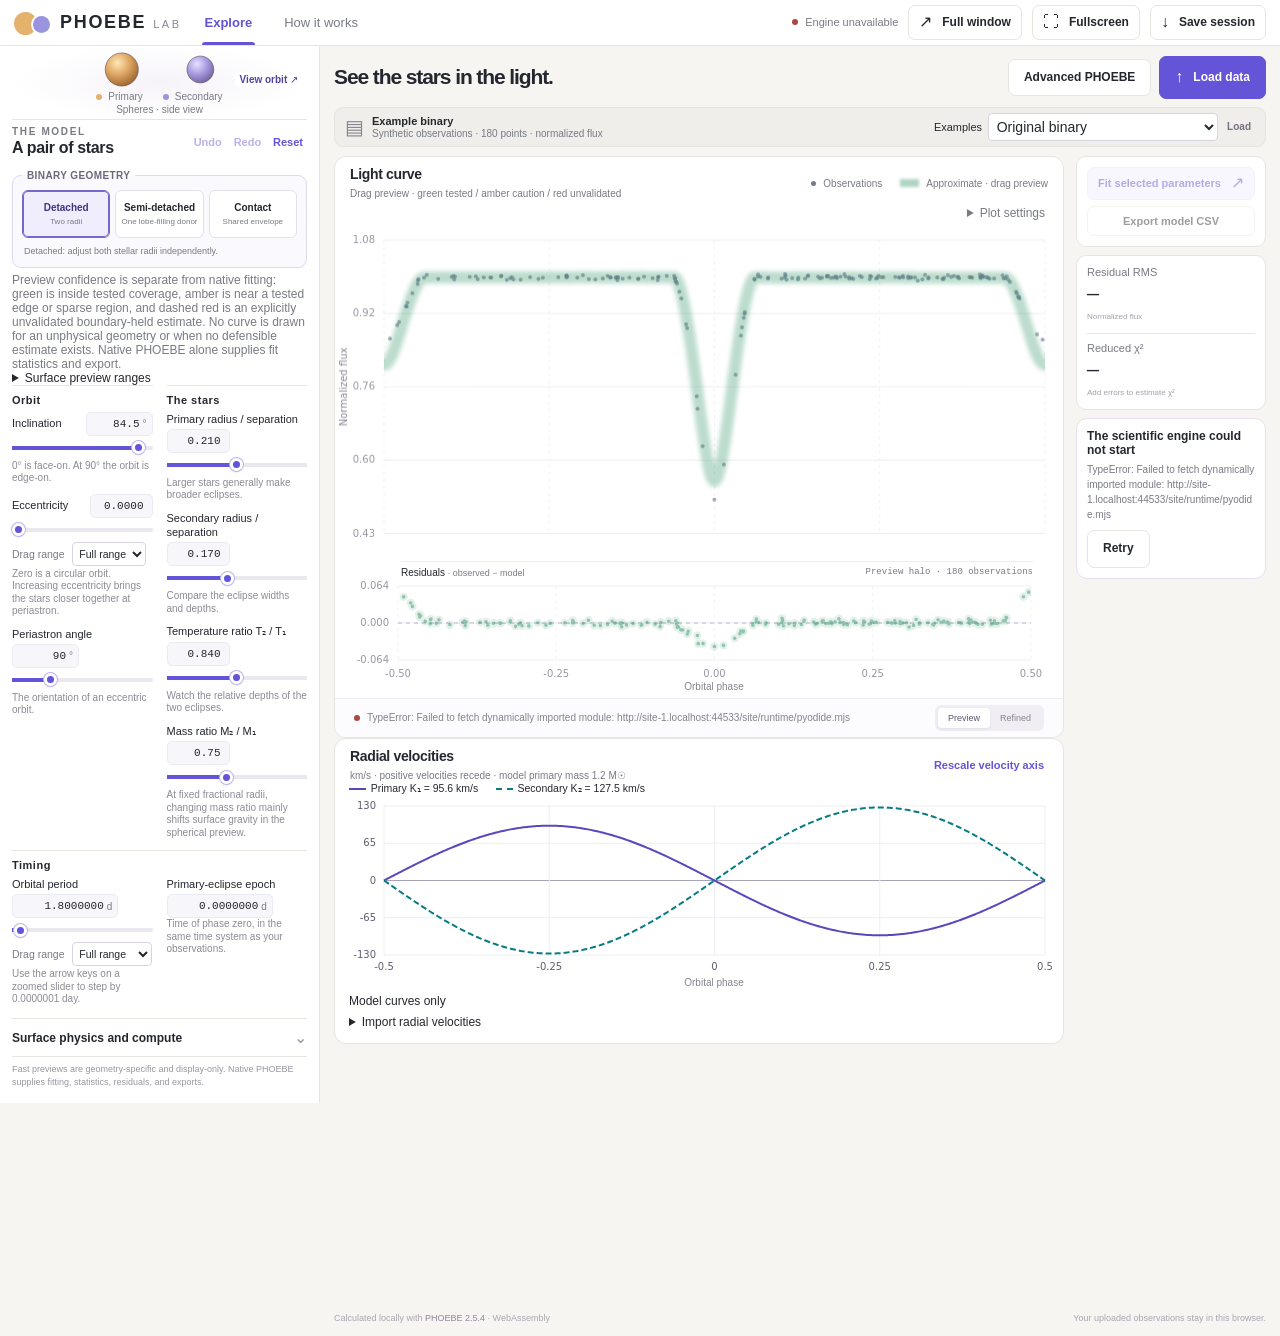
==== commit 8da6f391: "Add published binaries to Examples picker" ====
--- a/site/index.html
+++ b/site/index.html
@@ -38,7 +38,7 @@
 
     <section class="main-panel" aria-label="Light curve and observations">
       <div class="intro-row"><div><span class="eyebrow">BINARY STAR EXPLORER</span><h1>See the stars in the light.</h1><p>Adjust the model to meet the observations.</p></div><div class="file-actions"><button type="button" class="button subtle" id="native-button">Advanced PHOEBE</button><button class="button primary" id="import-button" type="button"><span aria-hidden="true">↑</span> Load data</button></div></div>
-      <div class="dataset-strip"><span class="dataset-icon" aria-hidden="true">▤</span><div><strong id="dataset-name">Example binary</strong><span id="dataset-description">Synthetic observations · loading…</span></div><div class="example-picker"><label for="example-choice">Examples</label><select id="example-choice"><option value="example.json">Original binary</option><option value="examples/near-roche.json">Near Roche-lobe filling</option><option value="examples/grazing.json">Grazing eclipses</option><option value="examples/deep-primary.json">Deep primary eclipse</option><option value="examples/eccentric.json">Eccentric eclipse pair</option><option value="examples/non-eclipsing.json">Non-eclipsing · heating off (30°)</option><option value="examples/kepler-4544587.json">Kepler · KIC 4544587 (with RVs)</option><option value="examples/kepler-4544587-time.json">Kepler · KIC 4544587 (unfolded, with RVs)</option></select><button id="example-button" type="button" class="text-button">Load</button></div></div>
+      <div class="dataset-strip"><span class="dataset-icon" aria-hidden="true">▤</span><div><strong id="dataset-name">Example binary</strong><span id="dataset-description">Synthetic observations · loading…</span></div><div class="example-picker"><label for="example-choice">Examples</label><select id="example-choice"><optgroup label="Detached"><option value="example.json">Original binary</option><option value="examples/near-roche.json">Near Roche-lobe filling</option><option value="examples/grazing.json">Grazing eclipses</option><option value="examples/deep-primary.json">Deep primary eclipse</option><option value="examples/eccentric.json">Eccentric eclipse pair</option><option value="examples/non-eclipsing.json">Non-eclipsing · heating off (30°)</option><option value="examples/kepler-4544587.json">Kepler · KIC 4544587 (with RVs)</option><option value="examples/kepler-4544587-time.json">Kepler · KIC 4544587 (unfolded, with RVs)</option></optgroup><optgroup label="Published Johnson V"><option value="observed-sz-her">Semi-detached · SZ Her (secondary donor)</option><option value="observed-v1128-tau">Contact · V1128 Tau</option></optgroup></select><button id="example-button" type="button" class="text-button">Load</button></div></div>
 
       <section class="chart-card" id="time-panel" aria-labelledby="time-title" hidden>
         <div class="chart-toolbar"><div><h2 id="time-title">Unfolded observations</h2><span id="time-origin" class="muted small"></span></div></div>
@@ -159,6 +159,6 @@
   <dialog id="fit-dialog"><form id="fit-form"><div class="dialog-heading"><div><span class="eyebrow">LOCAL FIT</span><h2>Choose what can move</h2></div><button type="button" class="close-dialog" aria-label="Close fitting dialog">×</button></div><p id="fit-scope">Choose model parameters and a phase budget for each trial. Every observation contributes to the fit. The authoritative final curve, residuals and CSV are recomputed natively at 513 phases.</p><label for="fit-phases">Model phases per fit trial</label> <select id="fit-phases"><option value="65">65 · fastest</option><option value="129" selected>129 · standard</option><option value="513">513 · full resolution</option></select><div class="fit-options"><label><input type="checkbox" name="fit" value="inclination" checked><span><strong>Inclination</strong><small>Eclipse geometry</small></span></label><label data-detached-fit><input type="checkbox" name="fit" value="radius_primary"><span><strong>Primary radius / separation</strong><small>Eclipse width and shape</small></span></label><label data-detached-fit><input type="checkbox" name="fit" value="radius_secondary"><span><strong>Secondary radius / separation</strong><small>Eclipse width and depth</small></span></label><label data-contact-fit hidden><input type="checkbox" name="fit" value="fillout_factor"><span><strong>Fill-out factor</strong><small>Shared Roche-envelope potential</small></span></label><label><input type="checkbox" name="fit" value="temperature_ratio" checked><span><strong>Temperature ratio</strong><small>Relative eclipse depths</small></span></label><label data-detached-fit><input type="checkbox" name="fit" value="eccentricity"><span><strong>Eccentricity</strong><small>Eclipse spacing and duration</small></span></label><label data-detached-fit><input type="checkbox" name="fit" value="omega"><span><strong>Periastron angle</strong><small>Requires an eccentric orbit</small></span></label><label><input type="checkbox" name="fit" value="mass_ratio"><span><strong>Mass ratio</strong><small>Often weakly constrained by photometry</small></span></label><label data-detached-fit><input type="checkbox" name="fit" value="period"><span><strong>Orbital period</strong><small>Refolds timestamped observations at each trial</small></span></label></div><p class="small muted">This is a short local optimization using native PHOEBE models. It does not estimate uncertainties or guarantee a unique solution. In particular, a low-residual partial-eclipse contact fit does not uniquely determine mass ratio.</p><p id="fit-error" class="form-error" role="alert"></p><div class="dialog-actions"><button type="button" class="button subtle close-dialog">Cancel</button><button type="submit" class="button primary">Run local fit</button></div></form></dialog>
 
   <dialog id="guide-dialog"><div class="dialog-heading"><div><span class="eyebrow">A QUICK START</span><h2>Read an eclipse</h2></div><button type="button" class="close-dialog" aria-label="Close guide">×</button></div><div class="guide-content"><p>As one star passes in front of the other, the total light drops. The two eclipses encode the stars’ relative sizes, temperatures, and orbital geometry.</p><ol><li><strong>Change inclination.</strong> Near 90°, the orbit is edge-on. Lowering it can make the eclipses shallower or remove them.</li><li><strong>Choose the geometry.</strong> Detached uses two fractional radii; semi-detached constrains the selected donor to its Roche lobe; contact uses one shared-envelope fill-out factor.</li><li><strong>Change the temperature ratio.</strong> Watch the relative depths of the primary and secondary eclipses.</li><li><strong>Look at light and velocity together.</strong> Residual structure and RV curves constrain different combinations of parameters.</li></ol><p><strong>What is actually running?</strong> PHOEBE’s Python and compiled numerical code run in a WebAssembly worker on your device. Spherical detached models refine to 513 phases. Surface calculations start at five phases and stop at 129 by default; choose 513 for the final-quality curve. Detached Preview uses 400 triangles per star, semi-detached/contact Preview use 800, and Refined uses 1,500. Instant geometry-specific curves are trained display surrogates and never supply fit statistics or CSV export. Changing geometry or donor invalidates prior exact results; native PHOEBE recomputes authoritative residuals and exports. There is no model-computation server.</p><p class="small muted">Detached, circular semi-detached, and circular contact binaries are in scope in Johnson V. Preview support is limited to each displayed training domain. Photometry alone cannot reliably determine every parameter—especially q in partial eclipses. RVs and other constraints remain important.</p><p class="small muted">Primary mass: 1.2 solar masses. Primary temperature: 6,300 K. The orbit viewer animates cached native PHOEBE phase-zero meshes: two tidal surfaces for semi-detached systems and one connected common envelope with its neck visible for contact.</p><p><a href="./source/phoebe-2.5.4.tar.gz">PHOEBE source</a> · <a href="./source/ndpolator-1.3.1.tar.gz">ndpolator source</a> · <a href="./NOTICE.txt">Build and license notes</a> · <a href="https://github.com/paulnord/phoebe-lab-preview" target="_blank" rel="noreferrer">App source</a></p><p><a href="https://phoebe-project.org/" target="_blank" rel="noreferrer">PHOEBE project ↗</a></p></div></dialog>
-  <script type="module" src="./assets/app.js?v=worker-capacity1"></script>
+  <script type="module" src="./assets/app.js?v=published-examples1"></script>
 </body>
 </html>
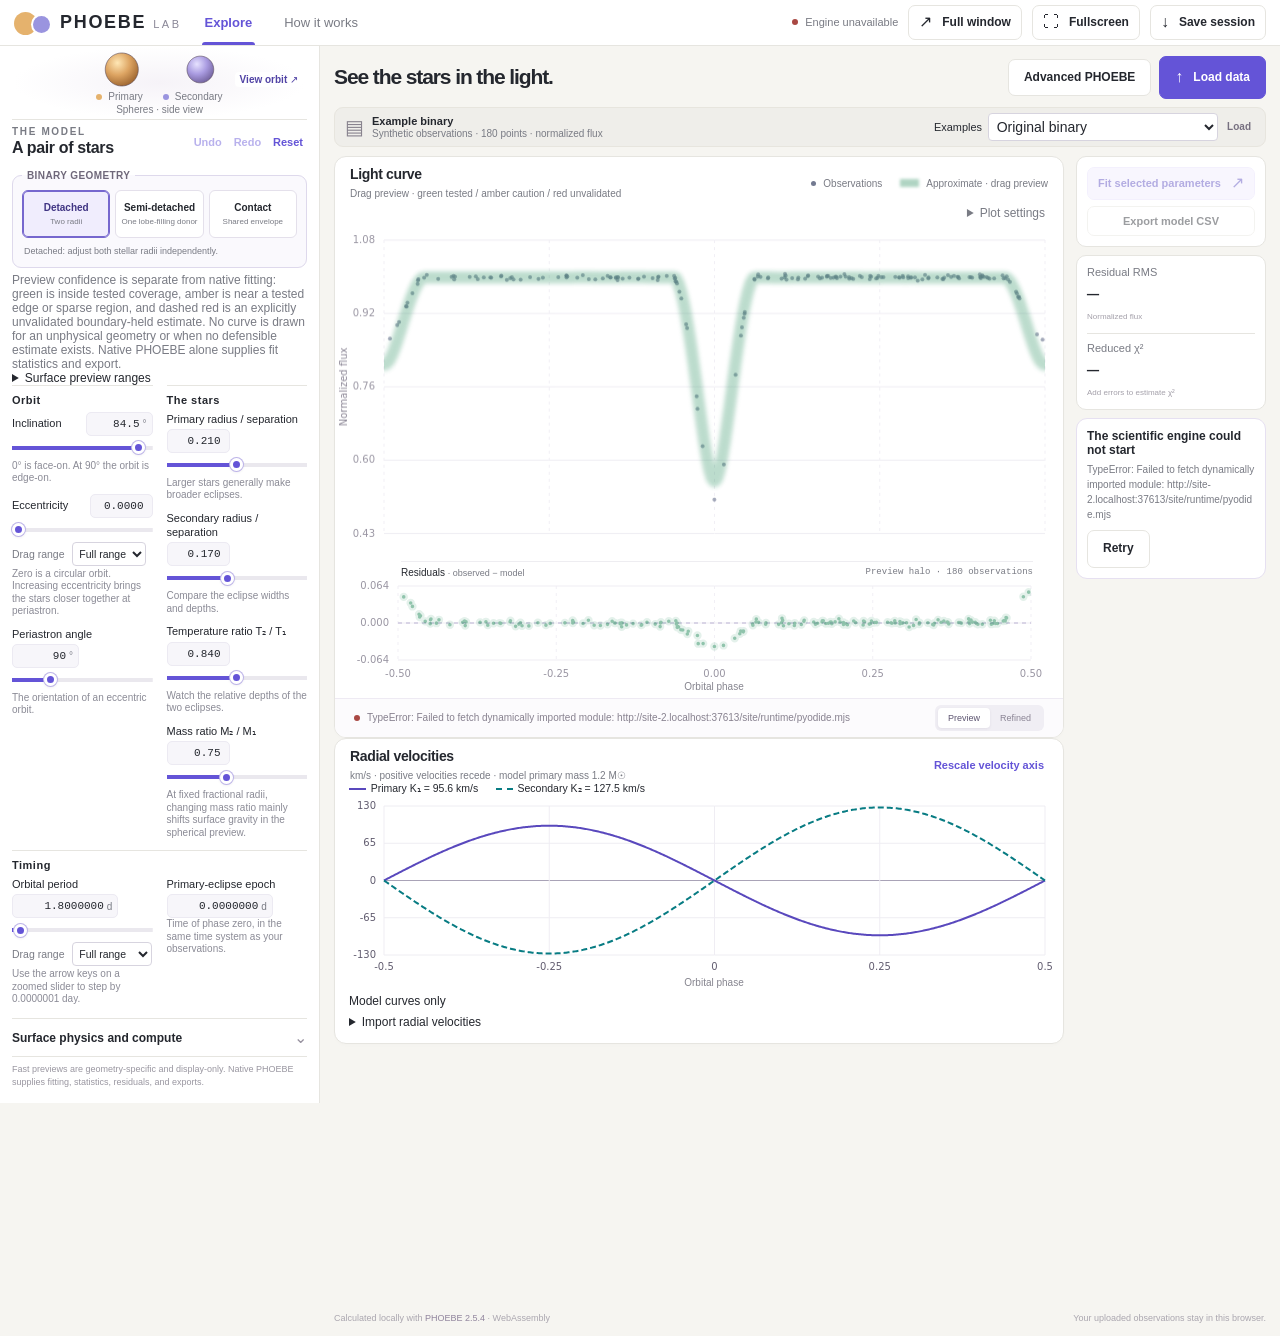
==== commit c5364d17: "Align V1128 Tau model conjunction" ====
--- a/site/index.html
+++ b/site/index.html
@@ -159,6 +159,6 @@
   <dialog id="fit-dialog"><form id="fit-form"><div class="dialog-heading"><div><span class="eyebrow">LOCAL FIT</span><h2>Choose what can move</h2></div><button type="button" class="close-dialog" aria-label="Close fitting dialog">×</button></div><p id="fit-scope">Choose model parameters and a phase budget for each trial. Every observation contributes to the fit. The authoritative final curve, residuals and CSV are recomputed natively at 513 phases.</p><label for="fit-phases">Model phases per fit trial</label> <select id="fit-phases"><option value="65">65 · fastest</option><option value="129" selected>129 · standard</option><option value="513">513 · full resolution</option></select><div class="fit-options"><label><input type="checkbox" name="fit" value="inclination" checked><span><strong>Inclination</strong><small>Eclipse geometry</small></span></label><label data-detached-fit><input type="checkbox" name="fit" value="radius_primary"><span><strong>Primary radius / separation</strong><small>Eclipse width and shape</small></span></label><label data-detached-fit><input type="checkbox" name="fit" value="radius_secondary"><span><strong>Secondary radius / separation</strong><small>Eclipse width and depth</small></span></label><label data-contact-fit hidden><input type="checkbox" name="fit" value="fillout_factor"><span><strong>Fill-out factor</strong><small>Shared Roche-envelope potential</small></span></label><label><input type="checkbox" name="fit" value="temperature_ratio" checked><span><strong>Temperature ratio</strong><small>Relative eclipse depths</small></span></label><label data-detached-fit><input type="checkbox" name="fit" value="eccentricity"><span><strong>Eccentricity</strong><small>Eclipse spacing and duration</small></span></label><label data-detached-fit><input type="checkbox" name="fit" value="omega"><span><strong>Periastron angle</strong><small>Requires an eccentric orbit</small></span></label><label><input type="checkbox" name="fit" value="mass_ratio"><span><strong>Mass ratio</strong><small>Often weakly constrained by photometry</small></span></label><label data-detached-fit><input type="checkbox" name="fit" value="period"><span><strong>Orbital period</strong><small>Refolds timestamped observations at each trial</small></span></label></div><p class="small muted">This is a short local optimization using native PHOEBE models. It does not estimate uncertainties or guarantee a unique solution. In particular, a low-residual partial-eclipse contact fit does not uniquely determine mass ratio.</p><p id="fit-error" class="form-error" role="alert"></p><div class="dialog-actions"><button type="button" class="button subtle close-dialog">Cancel</button><button type="submit" class="button primary">Run local fit</button></div></form></dialog>
 
   <dialog id="guide-dialog"><div class="dialog-heading"><div><span class="eyebrow">A QUICK START</span><h2>Read an eclipse</h2></div><button type="button" class="close-dialog" aria-label="Close guide">×</button></div><div class="guide-content"><p>As one star passes in front of the other, the total light drops. The two eclipses encode the stars’ relative sizes, temperatures, and orbital geometry.</p><ol><li><strong>Change inclination.</strong> Near 90°, the orbit is edge-on. Lowering it can make the eclipses shallower or remove them.</li><li><strong>Choose the geometry.</strong> Detached uses two fractional radii; semi-detached constrains the selected donor to its Roche lobe; contact uses one shared-envelope fill-out factor.</li><li><strong>Change the temperature ratio.</strong> Watch the relative depths of the primary and secondary eclipses.</li><li><strong>Look at light and velocity together.</strong> Residual structure and RV curves constrain different combinations of parameters.</li></ol><p><strong>What is actually running?</strong> PHOEBE’s Python and compiled numerical code run in a WebAssembly worker on your device. Spherical detached models refine to 513 phases. Surface calculations start at five phases and stop at 129 by default; choose 513 for the final-quality curve. Detached Preview uses 400 triangles per star, semi-detached/contact Preview use 800, and Refined uses 1,500. Instant geometry-specific curves are trained display surrogates and never supply fit statistics or CSV export. Changing geometry or donor invalidates prior exact results; native PHOEBE recomputes authoritative residuals and exports. There is no model-computation server.</p><p class="small muted">Detached, circular semi-detached, and circular contact binaries are in scope in Johnson V. Preview support is limited to each displayed training domain. Photometry alone cannot reliably determine every parameter—especially q in partial eclipses. RVs and other constraints remain important.</p><p class="small muted">Primary mass: 1.2 solar masses. Primary temperature: 6,300 K. The orbit viewer animates cached native PHOEBE phase-zero meshes: two tidal surfaces for semi-detached systems and one connected common envelope with its neck visible for contact.</p><p><a href="./source/phoebe-2.5.4.tar.gz">PHOEBE source</a> · <a href="./source/ndpolator-1.3.1.tar.gz">ndpolator source</a> · <a href="./NOTICE.txt">Build and license notes</a> · <a href="https://github.com/paulnord/phoebe-lab-preview" target="_blank" rel="noreferrer">App source</a></p><p><a href="https://phoebe-project.org/" target="_blank" rel="noreferrer">PHOEBE project ↗</a></p></div></dialog>
-  <script type="module" src="./assets/app.js?v=published-examples1"></script>
+  <script type="module" src="./assets/app.js?v=v1128-phase1"></script>
 </body>
 </html>
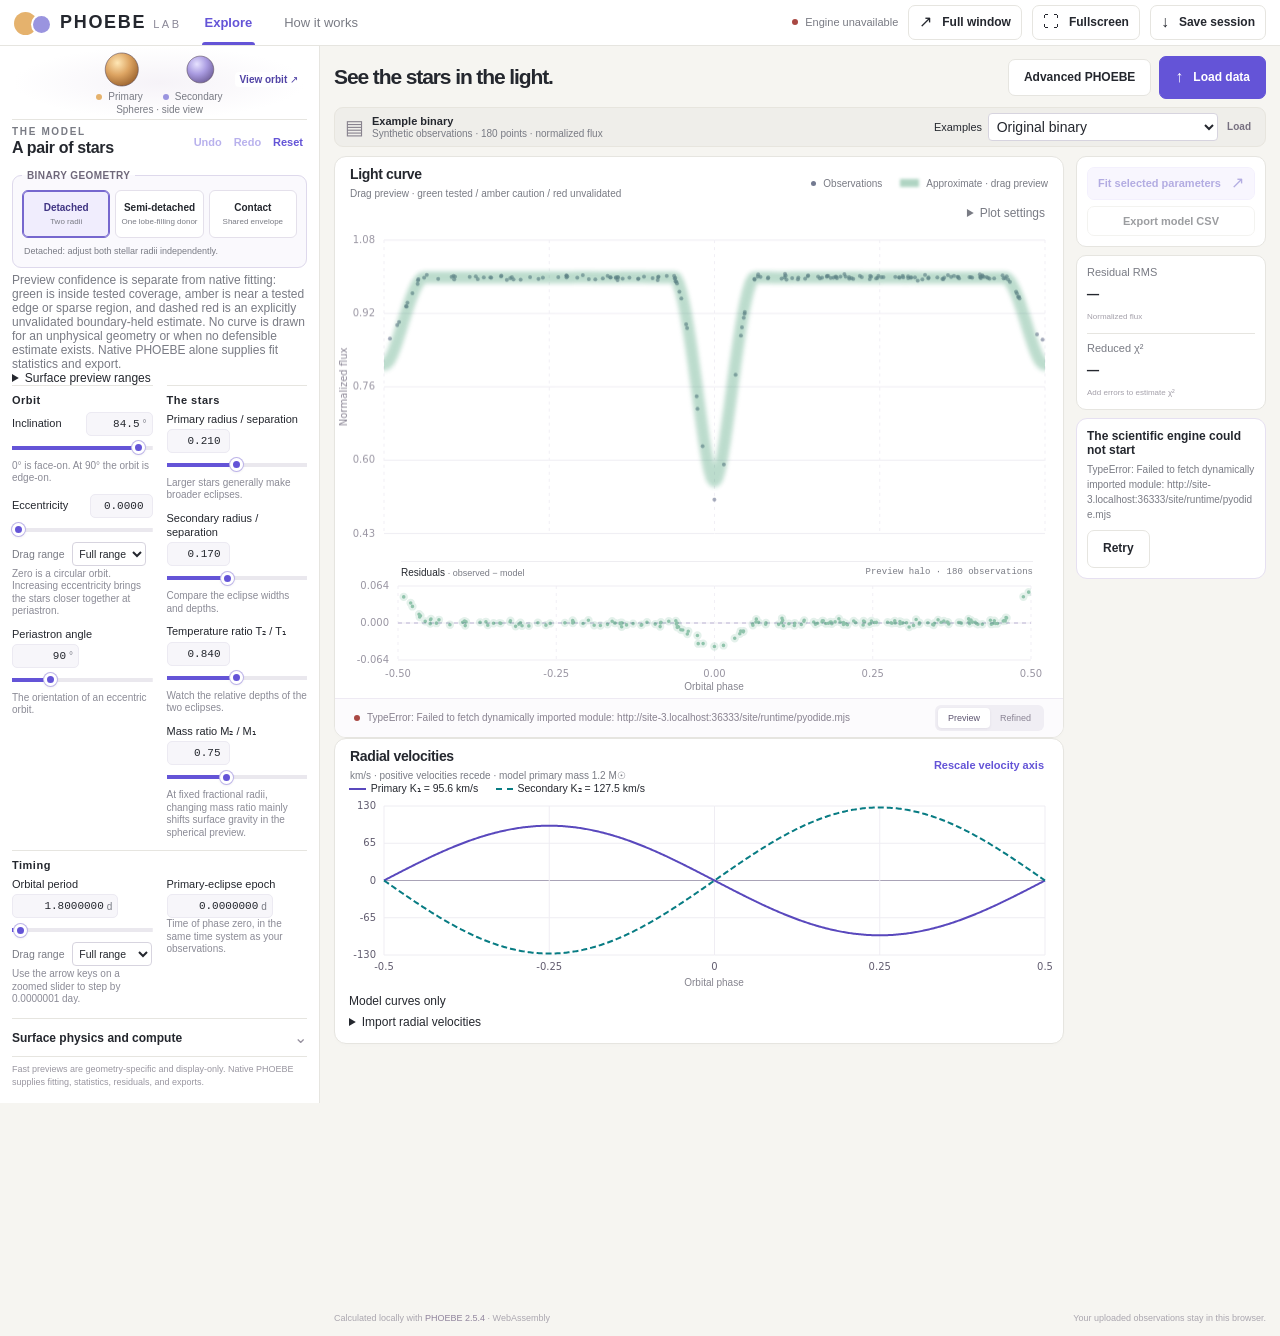
==== commit fc45a18a: "Train published-system preview neighborhoods" ====
--- a/site/index.html
+++ b/site/index.html
@@ -159,6 +159,6 @@
   <dialog id="fit-dialog"><form id="fit-form"><div class="dialog-heading"><div><span class="eyebrow">LOCAL FIT</span><h2>Choose what can move</h2></div><button type="button" class="close-dialog" aria-label="Close fitting dialog">×</button></div><p id="fit-scope">Choose model parameters and a phase budget for each trial. Every observation contributes to the fit. The authoritative final curve, residuals and CSV are recomputed natively at 513 phases.</p><label for="fit-phases">Model phases per fit trial</label> <select id="fit-phases"><option value="65">65 · fastest</option><option value="129" selected>129 · standard</option><option value="513">513 · full resolution</option></select><div class="fit-options"><label><input type="checkbox" name="fit" value="inclination" checked><span><strong>Inclination</strong><small>Eclipse geometry</small></span></label><label data-detached-fit><input type="checkbox" name="fit" value="radius_primary"><span><strong>Primary radius / separation</strong><small>Eclipse width and shape</small></span></label><label data-detached-fit><input type="checkbox" name="fit" value="radius_secondary"><span><strong>Secondary radius / separation</strong><small>Eclipse width and depth</small></span></label><label data-contact-fit hidden><input type="checkbox" name="fit" value="fillout_factor"><span><strong>Fill-out factor</strong><small>Shared Roche-envelope potential</small></span></label><label><input type="checkbox" name="fit" value="temperature_ratio" checked><span><strong>Temperature ratio</strong><small>Relative eclipse depths</small></span></label><label data-detached-fit><input type="checkbox" name="fit" value="eccentricity"><span><strong>Eccentricity</strong><small>Eclipse spacing and duration</small></span></label><label data-detached-fit><input type="checkbox" name="fit" value="omega"><span><strong>Periastron angle</strong><small>Requires an eccentric orbit</small></span></label><label><input type="checkbox" name="fit" value="mass_ratio"><span><strong>Mass ratio</strong><small>Often weakly constrained by photometry</small></span></label><label data-detached-fit><input type="checkbox" name="fit" value="period"><span><strong>Orbital period</strong><small>Refolds timestamped observations at each trial</small></span></label></div><p class="small muted">This is a short local optimization using native PHOEBE models. It does not estimate uncertainties or guarantee a unique solution. In particular, a low-residual partial-eclipse contact fit does not uniquely determine mass ratio.</p><p id="fit-error" class="form-error" role="alert"></p><div class="dialog-actions"><button type="button" class="button subtle close-dialog">Cancel</button><button type="submit" class="button primary">Run local fit</button></div></form></dialog>
 
   <dialog id="guide-dialog"><div class="dialog-heading"><div><span class="eyebrow">A QUICK START</span><h2>Read an eclipse</h2></div><button type="button" class="close-dialog" aria-label="Close guide">×</button></div><div class="guide-content"><p>As one star passes in front of the other, the total light drops. The two eclipses encode the stars’ relative sizes, temperatures, and orbital geometry.</p><ol><li><strong>Change inclination.</strong> Near 90°, the orbit is edge-on. Lowering it can make the eclipses shallower or remove them.</li><li><strong>Choose the geometry.</strong> Detached uses two fractional radii; semi-detached constrains the selected donor to its Roche lobe; contact uses one shared-envelope fill-out factor.</li><li><strong>Change the temperature ratio.</strong> Watch the relative depths of the primary and secondary eclipses.</li><li><strong>Look at light and velocity together.</strong> Residual structure and RV curves constrain different combinations of parameters.</li></ol><p><strong>What is actually running?</strong> PHOEBE’s Python and compiled numerical code run in a WebAssembly worker on your device. Spherical detached models refine to 513 phases. Surface calculations start at five phases and stop at 129 by default; choose 513 for the final-quality curve. Detached Preview uses 400 triangles per star, semi-detached/contact Preview use 800, and Refined uses 1,500. Instant geometry-specific curves are trained display surrogates and never supply fit statistics or CSV export. Changing geometry or donor invalidates prior exact results; native PHOEBE recomputes authoritative residuals and exports. There is no model-computation server.</p><p class="small muted">Detached, circular semi-detached, and circular contact binaries are in scope in Johnson V. Preview support is limited to each displayed training domain. Photometry alone cannot reliably determine every parameter—especially q in partial eclipses. RVs and other constraints remain important.</p><p class="small muted">Primary mass: 1.2 solar masses. Primary temperature: 6,300 K. The orbit viewer animates cached native PHOEBE phase-zero meshes: two tidal surfaces for semi-detached systems and one connected common envelope with its neck visible for contact.</p><p><a href="./source/phoebe-2.5.4.tar.gz">PHOEBE source</a> · <a href="./source/ndpolator-1.3.1.tar.gz">ndpolator source</a> · <a href="./NOTICE.txt">Build and license notes</a> · <a href="https://github.com/paulnord/phoebe-lab-preview" target="_blank" rel="noreferrer">App source</a></p><p><a href="https://phoebe-project.org/" target="_blank" rel="noreferrer">PHOEBE project ↗</a></p></div></dialog>
-  <script type="module" src="./assets/app.js?v=v1128-phase1"></script>
+  <script type="module" src="./assets/app.js?v=literature-local1"></script>
 </body>
 </html>
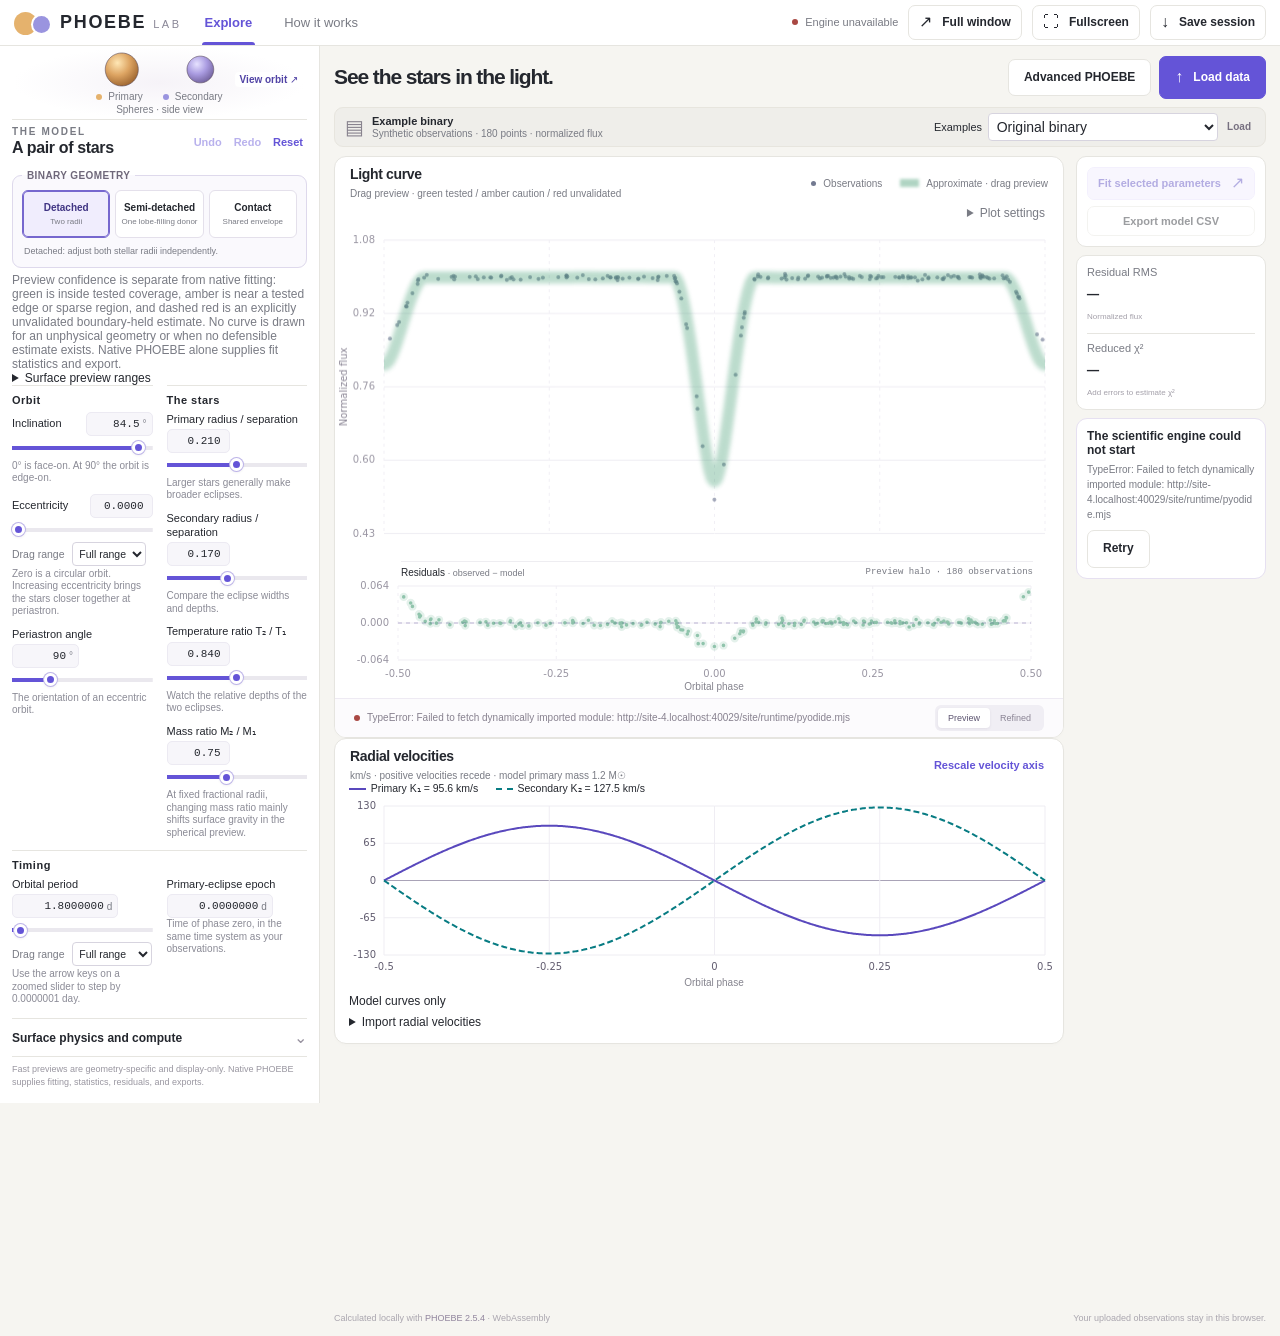
==== commit b88aba21: "Label cached period curves honestly" ====
--- a/site/index.html
+++ b/site/index.html
@@ -159,6 +159,6 @@
   <dialog id="fit-dialog"><form id="fit-form"><div class="dialog-heading"><div><span class="eyebrow">LOCAL FIT</span><h2>Choose what can move</h2></div><button type="button" class="close-dialog" aria-label="Close fitting dialog">×</button></div><p id="fit-scope">Choose model parameters and a phase budget for each trial. Every observation contributes to the fit. The authoritative final curve, residuals and CSV are recomputed natively at 513 phases.</p><label for="fit-phases">Model phases per fit trial</label> <select id="fit-phases"><option value="65">65 · fastest</option><option value="129" selected>129 · standard</option><option value="513">513 · full resolution</option></select><div class="fit-options"><label><input type="checkbox" name="fit" value="inclination" checked><span><strong>Inclination</strong><small>Eclipse geometry</small></span></label><label data-detached-fit><input type="checkbox" name="fit" value="radius_primary"><span><strong>Primary radius / separation</strong><small>Eclipse width and shape</small></span></label><label data-detached-fit><input type="checkbox" name="fit" value="radius_secondary"><span><strong>Secondary radius / separation</strong><small>Eclipse width and depth</small></span></label><label data-contact-fit hidden><input type="checkbox" name="fit" value="fillout_factor"><span><strong>Fill-out factor</strong><small>Shared Roche-envelope potential</small></span></label><label><input type="checkbox" name="fit" value="temperature_ratio" checked><span><strong>Temperature ratio</strong><small>Relative eclipse depths</small></span></label><label data-detached-fit><input type="checkbox" name="fit" value="eccentricity"><span><strong>Eccentricity</strong><small>Eclipse spacing and duration</small></span></label><label data-detached-fit><input type="checkbox" name="fit" value="omega"><span><strong>Periastron angle</strong><small>Requires an eccentric orbit</small></span></label><label><input type="checkbox" name="fit" value="mass_ratio"><span><strong>Mass ratio</strong><small>Often weakly constrained by photometry</small></span></label><label data-detached-fit><input type="checkbox" name="fit" value="period"><span><strong>Orbital period</strong><small>Refolds timestamped observations at each trial</small></span></label></div><p class="small muted">This is a short local optimization using native PHOEBE models. It does not estimate uncertainties or guarantee a unique solution. In particular, a low-residual partial-eclipse contact fit does not uniquely determine mass ratio.</p><p id="fit-error" class="form-error" role="alert"></p><div class="dialog-actions"><button type="button" class="button subtle close-dialog">Cancel</button><button type="submit" class="button primary">Run local fit</button></div></form></dialog>
 
   <dialog id="guide-dialog"><div class="dialog-heading"><div><span class="eyebrow">A QUICK START</span><h2>Read an eclipse</h2></div><button type="button" class="close-dialog" aria-label="Close guide">×</button></div><div class="guide-content"><p>As one star passes in front of the other, the total light drops. The two eclipses encode the stars’ relative sizes, temperatures, and orbital geometry.</p><ol><li><strong>Change inclination.</strong> Near 90°, the orbit is edge-on. Lowering it can make the eclipses shallower or remove them.</li><li><strong>Choose the geometry.</strong> Detached uses two fractional radii; semi-detached constrains the selected donor to its Roche lobe; contact uses one shared-envelope fill-out factor.</li><li><strong>Change the temperature ratio.</strong> Watch the relative depths of the primary and secondary eclipses.</li><li><strong>Look at light and velocity together.</strong> Residual structure and RV curves constrain different combinations of parameters.</li></ol><p><strong>What is actually running?</strong> PHOEBE’s Python and compiled numerical code run in a WebAssembly worker on your device. Spherical detached models refine to 513 phases. Surface calculations start at five phases and stop at 129 by default; choose 513 for the final-quality curve. Detached Preview uses 400 triangles per star, semi-detached/contact Preview use 800, and Refined uses 1,500. Instant geometry-specific curves are trained display surrogates and never supply fit statistics or CSV export. Changing geometry or donor invalidates prior exact results; native PHOEBE recomputes authoritative residuals and exports. There is no model-computation server.</p><p class="small muted">Detached, circular semi-detached, and circular contact binaries are in scope in Johnson V. Preview support is limited to each displayed training domain. Photometry alone cannot reliably determine every parameter—especially q in partial eclipses. RVs and other constraints remain important.</p><p class="small muted">Primary mass: 1.2 solar masses. Primary temperature: 6,300 K. The orbit viewer animates cached native PHOEBE phase-zero meshes: two tidal surfaces for semi-detached systems and one connected common envelope with its neck visible for contact.</p><p><a href="./source/phoebe-2.5.4.tar.gz">PHOEBE source</a> · <a href="./source/ndpolator-1.3.1.tar.gz">ndpolator source</a> · <a href="./NOTICE.txt">Build and license notes</a> · <a href="https://github.com/paulnord/phoebe-lab-preview" target="_blank" rel="noreferrer">App source</a></p><p><a href="https://phoebe-project.org/" target="_blank" rel="noreferrer">PHOEBE project ↗</a></p></div></dialog>
-  <script type="module" src="./assets/app.js?v=literature-local1"></script>
+  <script type="module" src="./assets/app.js?v=literature-local2"></script>
 </body>
 </html>
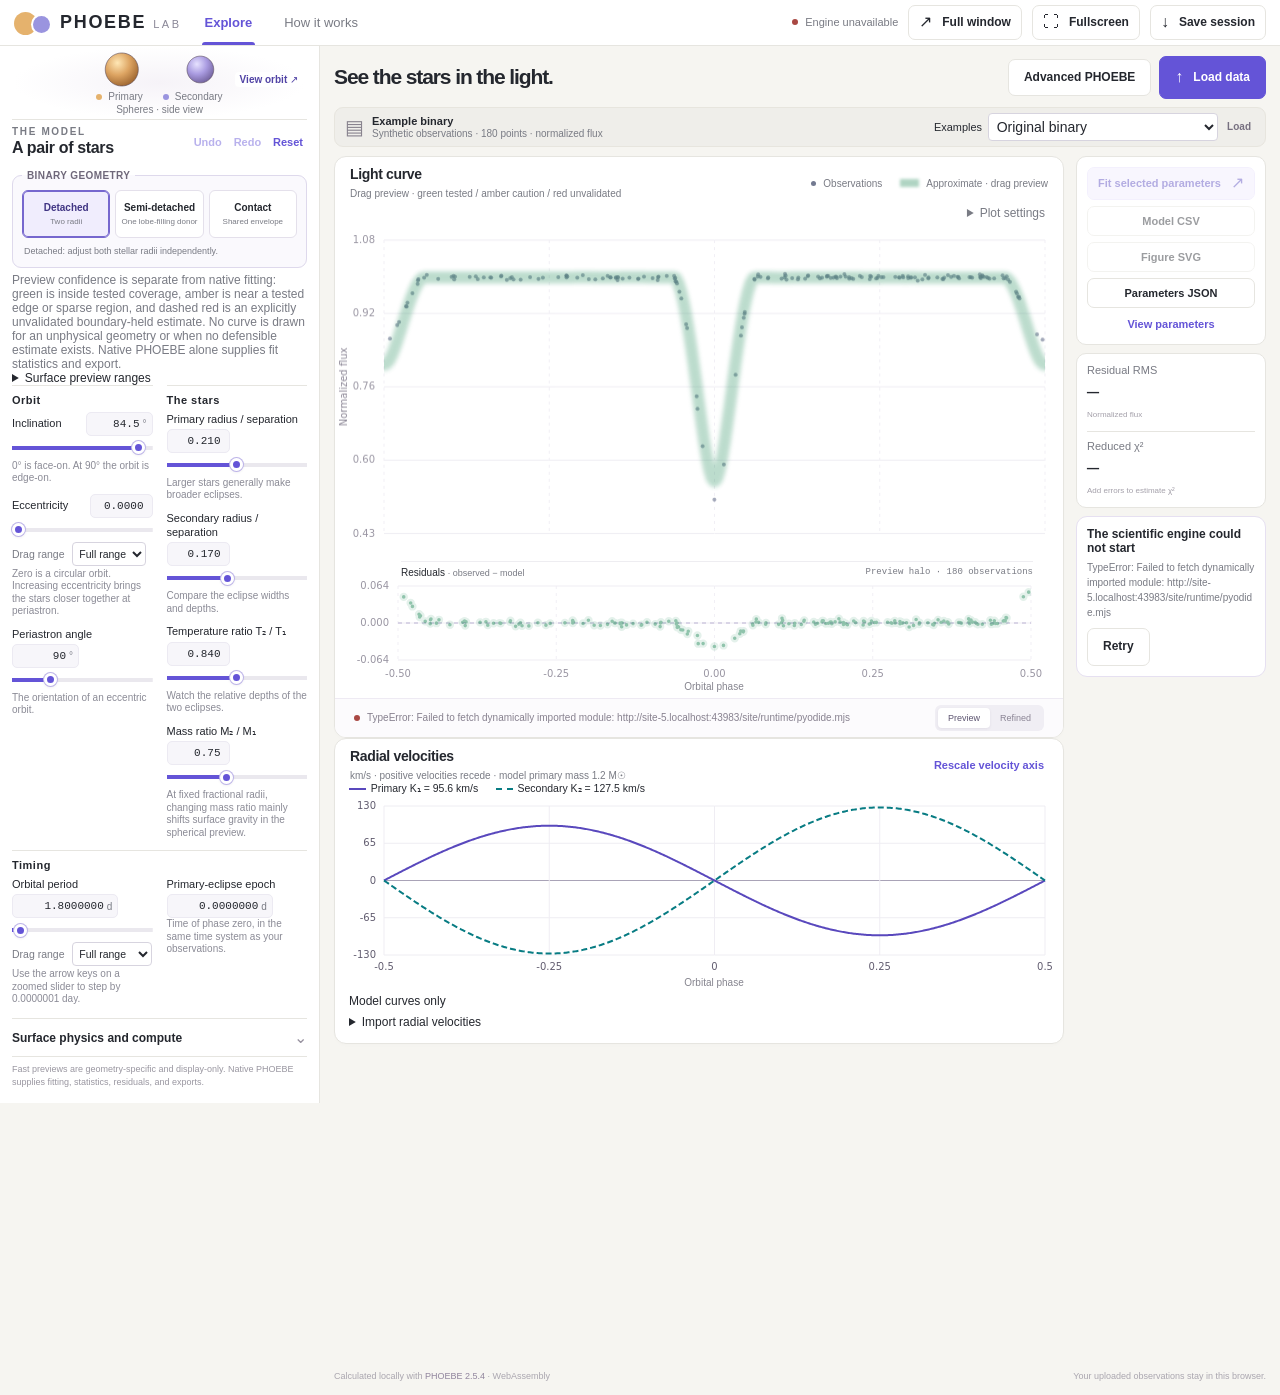
==== commit f0ebb167: "Validate published binaries and add scientific exports" ====
--- a/site/index.html
+++ b/site/index.html
@@ -78,7 +78,7 @@
 
 
       <aside class="fit-rail" aria-label="Fitting and engine status">
-      <div class="fit-summary"><section class="fit-card"><div><span class="eyebrow">COMPARE & ADJUST</span><h2>Start by eye. Then refine.</h2><p>Choose which sliders PHOEBE can adjust together.</p></div><div class="fit-actions"><button class="button primary-light" id="fit-button" type="button" disabled>Fit selected parameters <span aria-hidden="true">↗</span></button><button class="button subtle" id="export-button" type="button" disabled>Export model CSV</button><button class="text-button danger" id="stop-button" type="button" hidden>Stop calculation</button></div></section><section class="stats-card" aria-label="Model fit statistics"><div><span>Residual RMS</span><strong id="rms-stat" class="mono">—</strong><small>Normalized flux</small></div><div><span>Reduced χ²</span><strong id="chi-stat" class="mono">—</strong><small id="chi-note">Uses measurement errors</small></div></section></div>
+      <div class="fit-summary"><section class="fit-card"><div><span class="eyebrow">COMPARE & ADJUST</span><h2>Start by eye. Then refine.</h2><p>Choose which sliders PHOEBE can adjust together.</p></div><div class="fit-actions"><button class="button primary-light" id="fit-button" type="button" disabled>Fit selected parameters <span aria-hidden="true">↗</span></button><button class="button subtle" id="export-button" type="button" disabled>Model CSV</button><button class="button subtle" id="figure-export-button" type="button" disabled>Figure SVG</button><button class="button subtle" id="parameter-export-button" type="button" disabled>Parameters JSON</button><button class="text-button" id="parameter-summary-button" type="button" disabled>View parameters</button><button class="text-button danger" id="stop-button" type="button" hidden>Stop calculation</button></div></section><section class="stats-card" aria-label="Model fit statistics"><div><span>Residual RMS</span><strong id="rms-stat" class="mono">—</strong><small>Normalized flux</small></div><div><span>Reduced χ²</span><strong id="chi-stat" class="mono">—</strong><small id="chi-note">Uses measurement errors</small></div></section></div>
   <div class="engine-banner" id="engine-banner" role="status"><span class="orbit-loader small-loader" aria-hidden="true"></span><div><strong id="engine-title">Loading the scientific engine</strong><span id="engine-detail">The first visit downloads Python and scientific libraries. Later visits use your browser cache.</span></div><button id="engine-retry" class="button subtle" type="button" hidden>Retry</button></div>
       </aside>
       <footer><span id="engine-runtime">Calculated locally with <a href="https://phoebe-project.org/" target="_blank" rel="noreferrer">PHOEBE 2.5.4</a> · WebAssembly</span><span>Your uploaded observations stay in this browser.</span></footer>
@@ -158,7 +158,9 @@
 
   <dialog id="fit-dialog"><form id="fit-form"><div class="dialog-heading"><div><span class="eyebrow">LOCAL FIT</span><h2>Choose what can move</h2></div><button type="button" class="close-dialog" aria-label="Close fitting dialog">×</button></div><p id="fit-scope">Choose model parameters and a phase budget for each trial. Every observation contributes to the fit. The authoritative final curve, residuals and CSV are recomputed natively at 513 phases.</p><label for="fit-phases">Model phases per fit trial</label> <select id="fit-phases"><option value="65">65 · fastest</option><option value="129" selected>129 · standard</option><option value="513">513 · full resolution</option></select><div class="fit-options"><label><input type="checkbox" name="fit" value="inclination" checked><span><strong>Inclination</strong><small>Eclipse geometry</small></span></label><label data-detached-fit><input type="checkbox" name="fit" value="radius_primary"><span><strong>Primary radius / separation</strong><small>Eclipse width and shape</small></span></label><label data-detached-fit><input type="checkbox" name="fit" value="radius_secondary"><span><strong>Secondary radius / separation</strong><small>Eclipse width and depth</small></span></label><label data-contact-fit hidden><input type="checkbox" name="fit" value="fillout_factor"><span><strong>Fill-out factor</strong><small>Shared Roche-envelope potential</small></span></label><label><input type="checkbox" name="fit" value="temperature_ratio" checked><span><strong>Temperature ratio</strong><small>Relative eclipse depths</small></span></label><label data-detached-fit><input type="checkbox" name="fit" value="eccentricity"><span><strong>Eccentricity</strong><small>Eclipse spacing and duration</small></span></label><label data-detached-fit><input type="checkbox" name="fit" value="omega"><span><strong>Periastron angle</strong><small>Requires an eccentric orbit</small></span></label><label><input type="checkbox" name="fit" value="mass_ratio"><span><strong>Mass ratio</strong><small>Often weakly constrained by photometry</small></span></label><label data-detached-fit><input type="checkbox" name="fit" value="period"><span><strong>Orbital period</strong><small>Refolds timestamped observations at each trial</small></span></label></div><p class="small muted">This is a short local optimization using native PHOEBE models. It does not estimate uncertainties or guarantee a unique solution. In particular, a low-residual partial-eclipse contact fit does not uniquely determine mass ratio.</p><p id="fit-error" class="form-error" role="alert"></p><div class="dialog-actions"><button type="button" class="button subtle close-dialog">Cancel</button><button type="submit" class="button primary">Run local fit</button></div></form></dialog>
 
+  <dialog id="parameter-dialog" aria-labelledby="parameter-dialog-title"><div class="dialog-heading"><div><span class="eyebrow">MODEL RECORD</span><h2 id="parameter-dialog-title">Parameters</h2></div><button type="button" class="close-dialog" aria-label="Close parameter summary">×</button></div><p id="parameter-authority" class="muted"></p><div class="parameter-table-wrap"><table class="parameter-table"><thead><tr><th>Parameter</th><th>Value</th><th>Unit</th><th>Role</th></tr></thead><tbody id="parameter-table-body"></tbody></table></div><p class="small muted">No parameter uncertainties are inferred. Save Session preserves editable UI state; this record documents the current snapshot or completed native result.</p><div class="dialog-actions"><button type="button" class="button subtle" id="copy-parameters">Copy JSON</button><button type="button" class="button primary" id="download-parameters-dialog">Download JSON</button></div></dialog>
+
   <dialog id="guide-dialog"><div class="dialog-heading"><div><span class="eyebrow">A QUICK START</span><h2>Read an eclipse</h2></div><button type="button" class="close-dialog" aria-label="Close guide">×</button></div><div class="guide-content"><p>As one star passes in front of the other, the total light drops. The two eclipses encode the stars’ relative sizes, temperatures, and orbital geometry.</p><ol><li><strong>Change inclination.</strong> Near 90°, the orbit is edge-on. Lowering it can make the eclipses shallower or remove them.</li><li><strong>Choose the geometry.</strong> Detached uses two fractional radii; semi-detached constrains the selected donor to its Roche lobe; contact uses one shared-envelope fill-out factor.</li><li><strong>Change the temperature ratio.</strong> Watch the relative depths of the primary and secondary eclipses.</li><li><strong>Look at light and velocity together.</strong> Residual structure and RV curves constrain different combinations of parameters.</li></ol><p><strong>What is actually running?</strong> PHOEBE’s Python and compiled numerical code run in a WebAssembly worker on your device. Spherical detached models refine to 513 phases. Surface calculations start at five phases and stop at 129 by default; choose 513 for the final-quality curve. Detached Preview uses 400 triangles per star, semi-detached/contact Preview use 800, and Refined uses 1,500. Instant geometry-specific curves are trained display surrogates and never supply fit statistics or CSV export. Changing geometry or donor invalidates prior exact results; native PHOEBE recomputes authoritative residuals and exports. There is no model-computation server.</p><p class="small muted">Detached, circular semi-detached, and circular contact binaries are in scope in Johnson V. Preview support is limited to each displayed training domain. Photometry alone cannot reliably determine every parameter—especially q in partial eclipses. RVs and other constraints remain important.</p><p class="small muted">Primary mass: 1.2 solar masses. Primary temperature: 6,300 K. The orbit viewer animates cached native PHOEBE phase-zero meshes: two tidal surfaces for semi-detached systems and one connected common envelope with its neck visible for contact.</p><p><a href="./source/phoebe-2.5.4.tar.gz">PHOEBE source</a> · <a href="./source/ndpolator-1.3.1.tar.gz">ndpolator source</a> · <a href="./NOTICE.txt">Build and license notes</a> · <a href="https://github.com/paulnord/phoebe-lab-preview" target="_blank" rel="noreferrer">App source</a></p><p><a href="https://phoebe-project.org/" target="_blank" rel="noreferrer">PHOEBE project ↗</a></p></div></dialog>
-  <script type="module" src="./assets/app.js?v=literature-local2"></script>
+  <script type="module" src="./assets/app.js?v=scientific-export1"></script>
 </body>
 </html>
--- a/site/assets/style.css
+++ b/site/assets/style.css
@@ -340,3 +340,4 @@
   .orbit-controls label,.orbit-scrub { font-size: 11px; }
   .orbit-camera { grid-template-columns: 1fr; }
 }
+.parameter-table-wrap{overflow:auto;max-height:52vh;margin-top:16px;border:1px solid var(--line);border-radius:8px}.parameter-table{border-collapse:collapse;width:100%;font-size:11px}.parameter-table th,.parameter-table td{padding:9px 11px;border-bottom:1px solid var(--line);text-align:left;white-space:nowrap}.parameter-table th{position:sticky;top:0;background:#f7f6f9;color:var(--muted);font-size:9px;text-transform:uppercase;letter-spacing:.06em}.parameter-table td:nth-child(2){font-family:ui-monospace,SFMono-Regular,monospace;text-align:right}
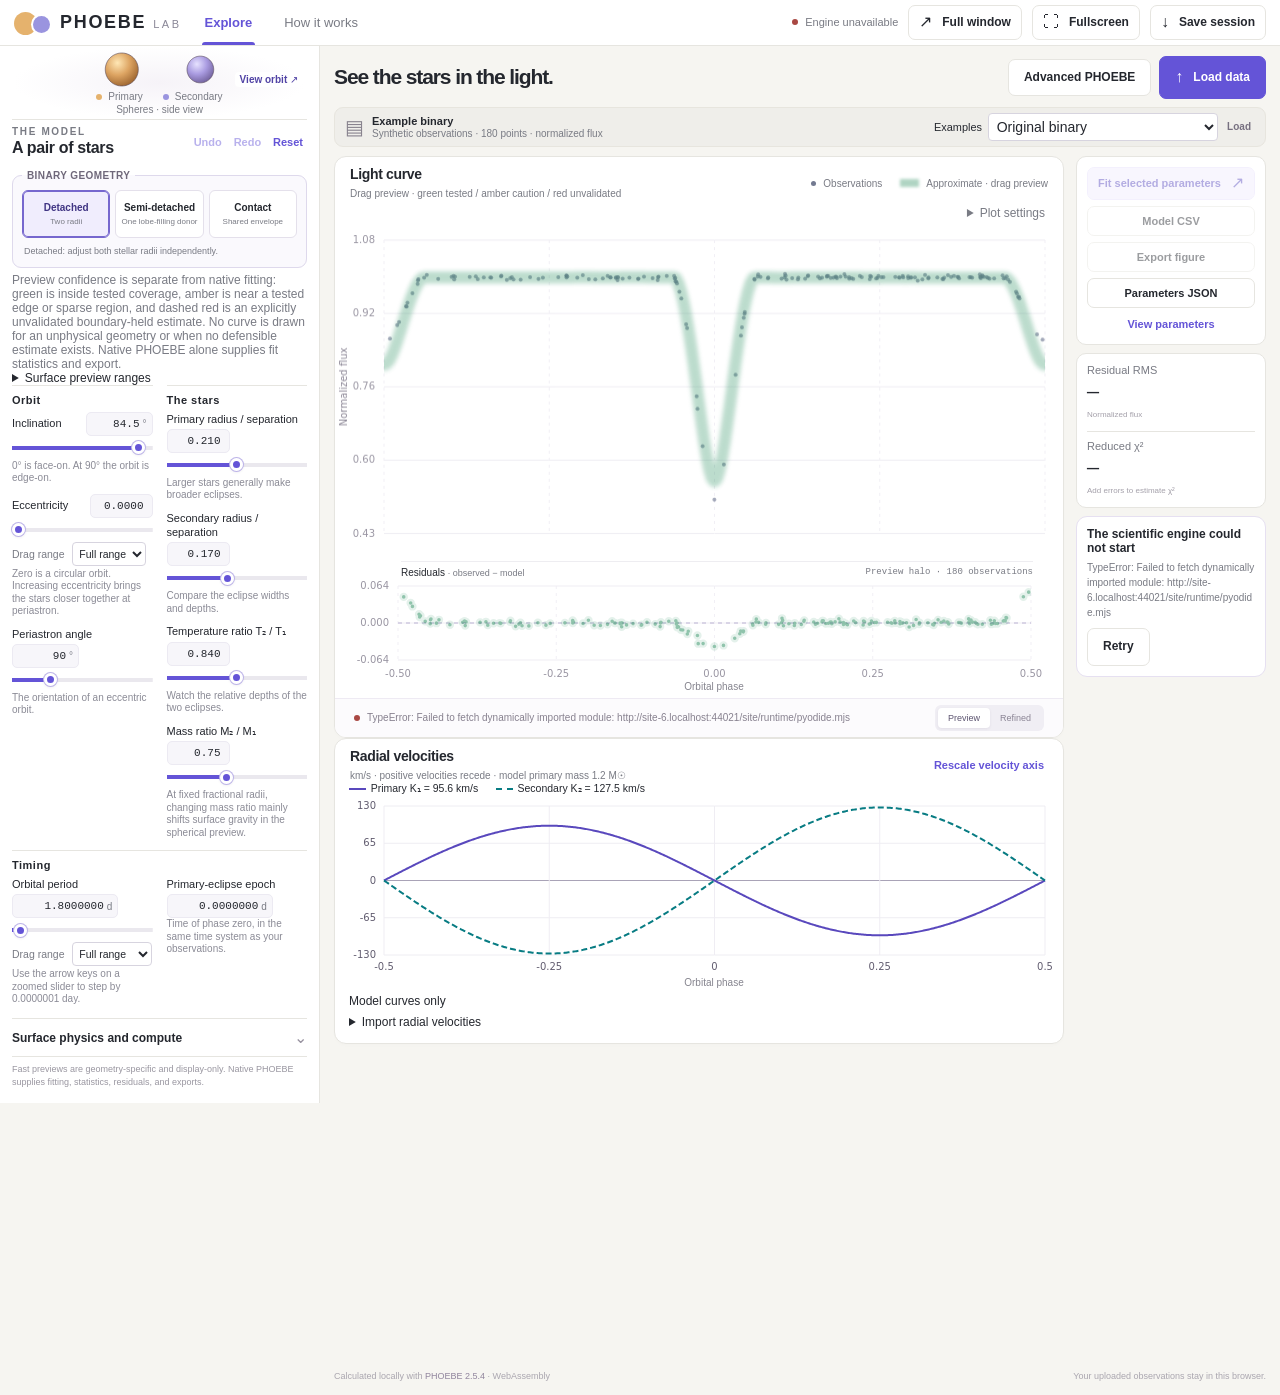
==== commit 135af03a: "Add spreadsheet and configurable figure exports" ====
--- a/site/index.html
+++ b/site/index.html
@@ -78,7 +78,7 @@
 
 
       <aside class="fit-rail" aria-label="Fitting and engine status">
-      <div class="fit-summary"><section class="fit-card"><div><span class="eyebrow">COMPARE & ADJUST</span><h2>Start by eye. Then refine.</h2><p>Choose which sliders PHOEBE can adjust together.</p></div><div class="fit-actions"><button class="button primary-light" id="fit-button" type="button" disabled>Fit selected parameters <span aria-hidden="true">↗</span></button><button class="button subtle" id="export-button" type="button" disabled>Model CSV</button><button class="button subtle" id="figure-export-button" type="button" disabled>Figure SVG</button><button class="button subtle" id="parameter-export-button" type="button" disabled>Parameters JSON</button><button class="text-button" id="parameter-summary-button" type="button" disabled>View parameters</button><button class="text-button danger" id="stop-button" type="button" hidden>Stop calculation</button></div></section><section class="stats-card" aria-label="Model fit statistics"><div><span>Residual RMS</span><strong id="rms-stat" class="mono">—</strong><small>Normalized flux</small></div><div><span>Reduced χ²</span><strong id="chi-stat" class="mono">—</strong><small id="chi-note">Uses measurement errors</small></div></section></div>
+      <div class="fit-summary"><section class="fit-card"><div><span class="eyebrow">COMPARE & ADJUST</span><h2>Start by eye. Then refine.</h2><p>Choose which sliders PHOEBE can adjust together.</p></div><div class="fit-actions"><button class="button primary-light" id="fit-button" type="button" disabled>Fit selected parameters <span aria-hidden="true">↗</span></button><button class="button subtle" id="export-button" type="button" disabled>Model CSV</button><button class="button subtle" id="figure-export-button" type="button" disabled>Export figure</button><button class="button subtle" id="parameter-export-button" type="button" disabled>Parameters JSON</button><button class="text-button" id="parameter-summary-button" type="button" disabled>View parameters</button><button class="text-button danger" id="stop-button" type="button" hidden>Stop calculation</button></div></section><section class="stats-card" aria-label="Model fit statistics"><div><span>Residual RMS</span><strong id="rms-stat" class="mono">—</strong><small>Normalized flux</small></div><div><span>Reduced χ²</span><strong id="chi-stat" class="mono">—</strong><small id="chi-note">Uses measurement errors</small></div></section></div>
   <div class="engine-banner" id="engine-banner" role="status"><span class="orbit-loader small-loader" aria-hidden="true"></span><div><strong id="engine-title">Loading the scientific engine</strong><span id="engine-detail">The first visit downloads Python and scientific libraries. Later visits use your browser cache.</span></div><button id="engine-retry" class="button subtle" type="button" hidden>Retry</button></div>
       </aside>
       <footer><span id="engine-runtime">Calculated locally with <a href="https://phoebe-project.org/" target="_blank" rel="noreferrer">PHOEBE 2.5.4</a> · WebAssembly</span><span>Your uploaded observations stay in this browser.</span></footer>
@@ -158,9 +158,11 @@
 
   <dialog id="fit-dialog"><form id="fit-form"><div class="dialog-heading"><div><span class="eyebrow">LOCAL FIT</span><h2>Choose what can move</h2></div><button type="button" class="close-dialog" aria-label="Close fitting dialog">×</button></div><p id="fit-scope">Choose model parameters and a phase budget for each trial. Every observation contributes to the fit. The authoritative final curve, residuals and CSV are recomputed natively at 513 phases.</p><label for="fit-phases">Model phases per fit trial</label> <select id="fit-phases"><option value="65">65 · fastest</option><option value="129" selected>129 · standard</option><option value="513">513 · full resolution</option></select><div class="fit-options"><label><input type="checkbox" name="fit" value="inclination" checked><span><strong>Inclination</strong><small>Eclipse geometry</small></span></label><label data-detached-fit><input type="checkbox" name="fit" value="radius_primary"><span><strong>Primary radius / separation</strong><small>Eclipse width and shape</small></span></label><label data-detached-fit><input type="checkbox" name="fit" value="radius_secondary"><span><strong>Secondary radius / separation</strong><small>Eclipse width and depth</small></span></label><label data-contact-fit hidden><input type="checkbox" name="fit" value="fillout_factor"><span><strong>Fill-out factor</strong><small>Shared Roche-envelope potential</small></span></label><label><input type="checkbox" name="fit" value="temperature_ratio" checked><span><strong>Temperature ratio</strong><small>Relative eclipse depths</small></span></label><label data-detached-fit><input type="checkbox" name="fit" value="eccentricity"><span><strong>Eccentricity</strong><small>Eclipse spacing and duration</small></span></label><label data-detached-fit><input type="checkbox" name="fit" value="omega"><span><strong>Periastron angle</strong><small>Requires an eccentric orbit</small></span></label><label><input type="checkbox" name="fit" value="mass_ratio"><span><strong>Mass ratio</strong><small>Often weakly constrained by photometry</small></span></label><label data-detached-fit><input type="checkbox" name="fit" value="period"><span><strong>Orbital period</strong><small>Refolds timestamped observations at each trial</small></span></label></div><p class="small muted">This is a short local optimization using native PHOEBE models. It does not estimate uncertainties or guarantee a unique solution. In particular, a low-residual partial-eclipse contact fit does not uniquely determine mass ratio.</p><p id="fit-error" class="form-error" role="alert"></p><div class="dialog-actions"><button type="button" class="button subtle close-dialog">Cancel</button><button type="submit" class="button primary">Run local fit</button></div></form></dialog>
 
-  <dialog id="parameter-dialog" aria-labelledby="parameter-dialog-title"><div class="dialog-heading"><div><span class="eyebrow">MODEL RECORD</span><h2 id="parameter-dialog-title">Parameters</h2></div><button type="button" class="close-dialog" aria-label="Close parameter summary">×</button></div><p id="parameter-authority" class="muted"></p><div class="parameter-table-wrap"><table class="parameter-table"><thead><tr><th>Parameter</th><th>Value</th><th>Unit</th><th>Role</th></tr></thead><tbody id="parameter-table-body"></tbody></table></div><p class="small muted">No parameter uncertainties are inferred. Save Session preserves editable UI state; this record documents the current snapshot or completed native result.</p><div class="dialog-actions"><button type="button" class="button subtle" id="copy-parameters">Copy JSON</button><button type="button" class="button primary" id="download-parameters-dialog">Download JSON</button></div></dialog>
+  <dialog id="figure-dialog" aria-labelledby="figure-dialog-title"><div class="dialog-heading"><div><span class="eyebrow">PUBLICATION FIGURE</span><h2 id="figure-dialog-title">Export graph</h2></div><button type="button" class="close-dialog" aria-label="Close figure export">×</button></div><p class="muted">Exports use only the current completed exact PHOEBE result.</p><div class="figure-options"><fieldset><legend>Display</legend><label><input id="figure-observations" type="checkbox" checked> Observations</label><label><input id="figure-model" type="checkbox" checked> Exact curve</label><label><input id="figure-residuals" type="checkbox" checked> Residuals</label><label><input id="figure-legend" type="checkbox" checked> Legend</label></fieldset><label>Figure size<select id="figure-size"><option value="720x540">Compact · 720 × 540</option><option value="960x720" selected>Standard · 960 × 720</option><option value="1200x900">Publication · 1200 × 900</option></select></label><label>PNG resolution<select id="figure-png-scale"><option value="1">1×</option><option value="2" selected>2×</option><option value="3">3×</option></select></label></div><p id="figure-error" class="form-error" role="alert"></p><div class="dialog-actions figure-export-buttons"><button type="button" class="button subtle" id="download-figure-svg">Download SVG</button><button type="button" class="button subtle" id="download-figure-png">Download PNG</button><button type="button" class="button primary" id="download-figure-pdf">Download PDF</button></div></dialog>
+
+  <dialog id="parameter-dialog" aria-labelledby="parameter-dialog-title"><div class="dialog-heading"><div><span class="eyebrow">MODEL RECORD</span><h2 id="parameter-dialog-title">Parameters</h2></div><button type="button" class="close-dialog" aria-label="Close parameter summary">×</button></div><p id="parameter-authority" class="muted"></p><div class="parameter-table-wrap"><table class="parameter-table"><thead><tr><th>Parameter</th><th>Value</th><th>Unit</th><th>Role</th></tr></thead><tbody id="parameter-table-body"></tbody></table></div><p class="small muted">No parameter uncertainties are inferred. Save Session preserves editable UI state; this record documents the current snapshot or completed native result.</p><div id="parameter-copy-fallback" class="copy-fallback" hidden><label for="parameter-copy-text">Clipboard access was unavailable. Select and copy this text manually:</label><textarea id="parameter-copy-text" rows="8" readonly></textarea></div><div class="dialog-actions"><button type="button" class="button subtle" id="copy-parameters-excel">Copy for Excel</button><button type="button" class="button subtle" id="copy-parameters">Copy JSON</button><button type="button" class="button primary" id="download-parameters-dialog">Download JSON</button></div></dialog>
 
   <dialog id="guide-dialog"><div class="dialog-heading"><div><span class="eyebrow">A QUICK START</span><h2>Read an eclipse</h2></div><button type="button" class="close-dialog" aria-label="Close guide">×</button></div><div class="guide-content"><p>As one star passes in front of the other, the total light drops. The two eclipses encode the stars’ relative sizes, temperatures, and orbital geometry.</p><ol><li><strong>Change inclination.</strong> Near 90°, the orbit is edge-on. Lowering it can make the eclipses shallower or remove them.</li><li><strong>Choose the geometry.</strong> Detached uses two fractional radii; semi-detached constrains the selected donor to its Roche lobe; contact uses one shared-envelope fill-out factor.</li><li><strong>Change the temperature ratio.</strong> Watch the relative depths of the primary and secondary eclipses.</li><li><strong>Look at light and velocity together.</strong> Residual structure and RV curves constrain different combinations of parameters.</li></ol><p><strong>What is actually running?</strong> PHOEBE’s Python and compiled numerical code run in a WebAssembly worker on your device. Spherical detached models refine to 513 phases. Surface calculations start at five phases and stop at 129 by default; choose 513 for the final-quality curve. Detached Preview uses 400 triangles per star, semi-detached/contact Preview use 800, and Refined uses 1,500. Instant geometry-specific curves are trained display surrogates and never supply fit statistics or CSV export. Changing geometry or donor invalidates prior exact results; native PHOEBE recomputes authoritative residuals and exports. There is no model-computation server.</p><p class="small muted">Detached, circular semi-detached, and circular contact binaries are in scope in Johnson V. Preview support is limited to each displayed training domain. Photometry alone cannot reliably determine every parameter—especially q in partial eclipses. RVs and other constraints remain important.</p><p class="small muted">Primary mass: 1.2 solar masses. Primary temperature: 6,300 K. The orbit viewer animates cached native PHOEBE phase-zero meshes: two tidal surfaces for semi-detached systems and one connected common envelope with its neck visible for contact.</p><p><a href="./source/phoebe-2.5.4.tar.gz">PHOEBE source</a> · <a href="./source/ndpolator-1.3.1.tar.gz">ndpolator source</a> · <a href="./NOTICE.txt">Build and license notes</a> · <a href="https://github.com/paulnord/phoebe-lab-preview" target="_blank" rel="noreferrer">App source</a></p><p><a href="https://phoebe-project.org/" target="_blank" rel="noreferrer">PHOEBE project ↗</a></p></div></dialog>
-  <script type="module" src="./assets/app.js?v=scientific-export1"></script>
+  <script type="module" src="./assets/app.js?v=scientific-export2"></script>
 </body>
 </html>
--- a/site/assets/style.css
+++ b/site/assets/style.css
@@ -341,3 +341,5 @@
   .orbit-camera { grid-template-columns: 1fr; }
 }
 .parameter-table-wrap{overflow:auto;max-height:52vh;margin-top:16px;border:1px solid var(--line);border-radius:8px}.parameter-table{border-collapse:collapse;width:100%;font-size:11px}.parameter-table th,.parameter-table td{padding:9px 11px;border-bottom:1px solid var(--line);text-align:left;white-space:nowrap}.parameter-table th{position:sticky;top:0;background:#f7f6f9;color:var(--muted);font-size:9px;text-transform:uppercase;letter-spacing:.06em}.parameter-table td:nth-child(2){font-family:ui-monospace,SFMono-Regular,monospace;text-align:right}
+.figure-options{display:grid;grid-template-columns:1.5fr 1fr 1fr;gap:14px;align-items:end;margin:18px 0}.figure-options fieldset{display:flex;gap:12px;flex-wrap:wrap;border:1px solid var(--line);border-radius:8px;padding:10px 12px}.figure-options legend{font-size:9px;color:var(--muted);padding:0 4px}.figure-options label{font-size:10px;display:flex;flex-direction:column;gap:6px}.figure-options fieldset label{display:flex;flex-direction:row;align-items:center;gap:5px}.figure-options select{min-width:145px}.copy-fallback{margin:12px 0}.copy-fallback label{display:block;font-size:10px;color:var(--muted);margin-bottom:6px}.copy-fallback textarea{box-sizing:border-box;width:100%;resize:vertical;font:11px/1.45 ui-monospace,SFMono-Regular,Menlo,monospace;border:1px solid var(--line);border-radius:7px;padding:9px;background:#fbfafc}
+@media(max-width:700px){.figure-options{grid-template-columns:1fr}.figure-export-buttons{align-items:stretch}.figure-export-buttons .button{flex:1}}
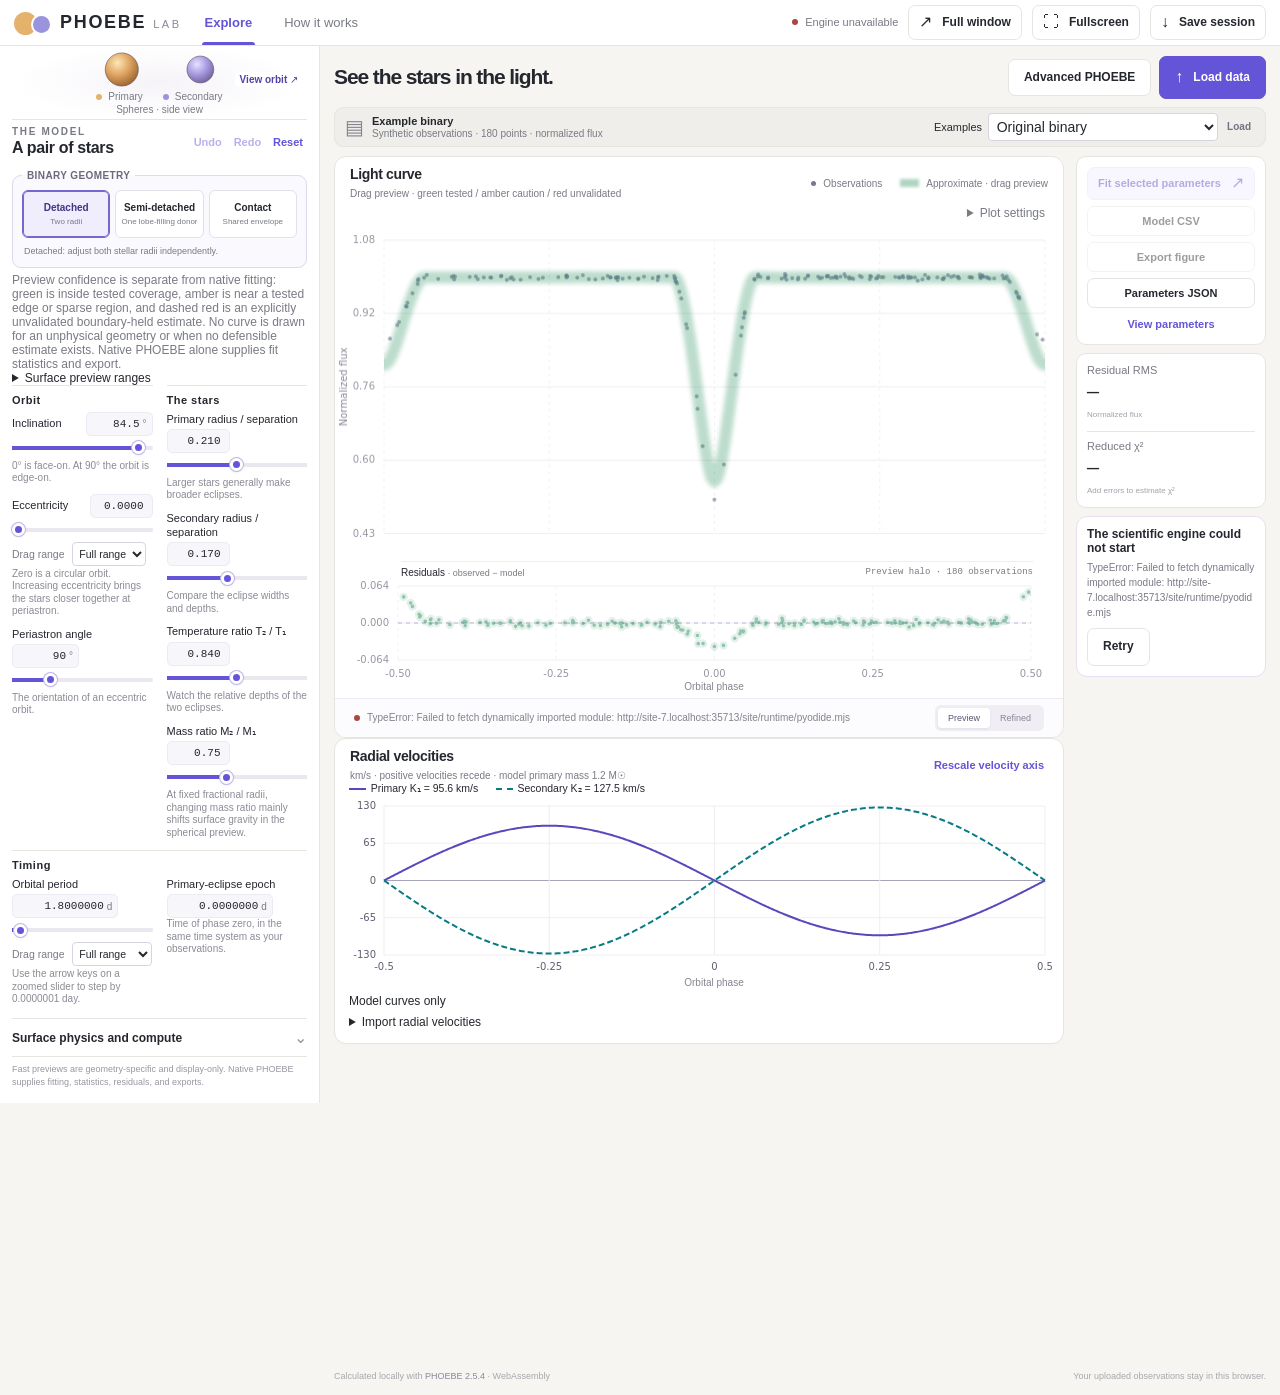
==== commit 467556f1: "Expose native runtime diagnostics for invalid curves" ====
--- a/site/index.html
+++ b/site/index.html
@@ -81,7 +81,7 @@
       <div class="fit-summary"><section class="fit-card"><div><span class="eyebrow">COMPARE & ADJUST</span><h2>Start by eye. Then refine.</h2><p>Choose which sliders PHOEBE can adjust together.</p></div><div class="fit-actions"><button class="button primary-light" id="fit-button" type="button" disabled>Fit selected parameters <span aria-hidden="true">↗</span></button><button class="button subtle" id="export-button" type="button" disabled>Model CSV</button><button class="button subtle" id="figure-export-button" type="button" disabled>Export figure</button><button class="button subtle" id="parameter-export-button" type="button" disabled>Parameters JSON</button><button class="text-button" id="parameter-summary-button" type="button" disabled>View parameters</button><button class="text-button danger" id="stop-button" type="button" hidden>Stop calculation</button></div></section><section class="stats-card" aria-label="Model fit statistics"><div><span>Residual RMS</span><strong id="rms-stat" class="mono">—</strong><small>Normalized flux</small></div><div><span>Reduced χ²</span><strong id="chi-stat" class="mono">—</strong><small id="chi-note">Uses measurement errors</small></div></section></div>
   <div class="engine-banner" id="engine-banner" role="status"><span class="orbit-loader small-loader" aria-hidden="true"></span><div><strong id="engine-title">Loading the scientific engine</strong><span id="engine-detail">The first visit downloads Python and scientific libraries. Later visits use your browser cache.</span></div><button id="engine-retry" class="button subtle" type="button" hidden>Retry</button></div>
       </aside>
-      <footer><span id="engine-runtime">Calculated locally with <a href="https://phoebe-project.org/" target="_blank" rel="noreferrer">PHOEBE 2.5.4</a> · WebAssembly</span><span>Your uploaded observations stay in this browser.</span></footer>
+      <footer><span id="engine-runtime">Calculated locally with <a href="https://phoebe-project.org/" target="_blank" rel="noreferrer">PHOEBE 2.5.4</a> · WebAssembly</span><span id="engine-environment" hidden></span><span>Your uploaded observations stay in this browser.</span></footer>
     </section>
   </main>
 
